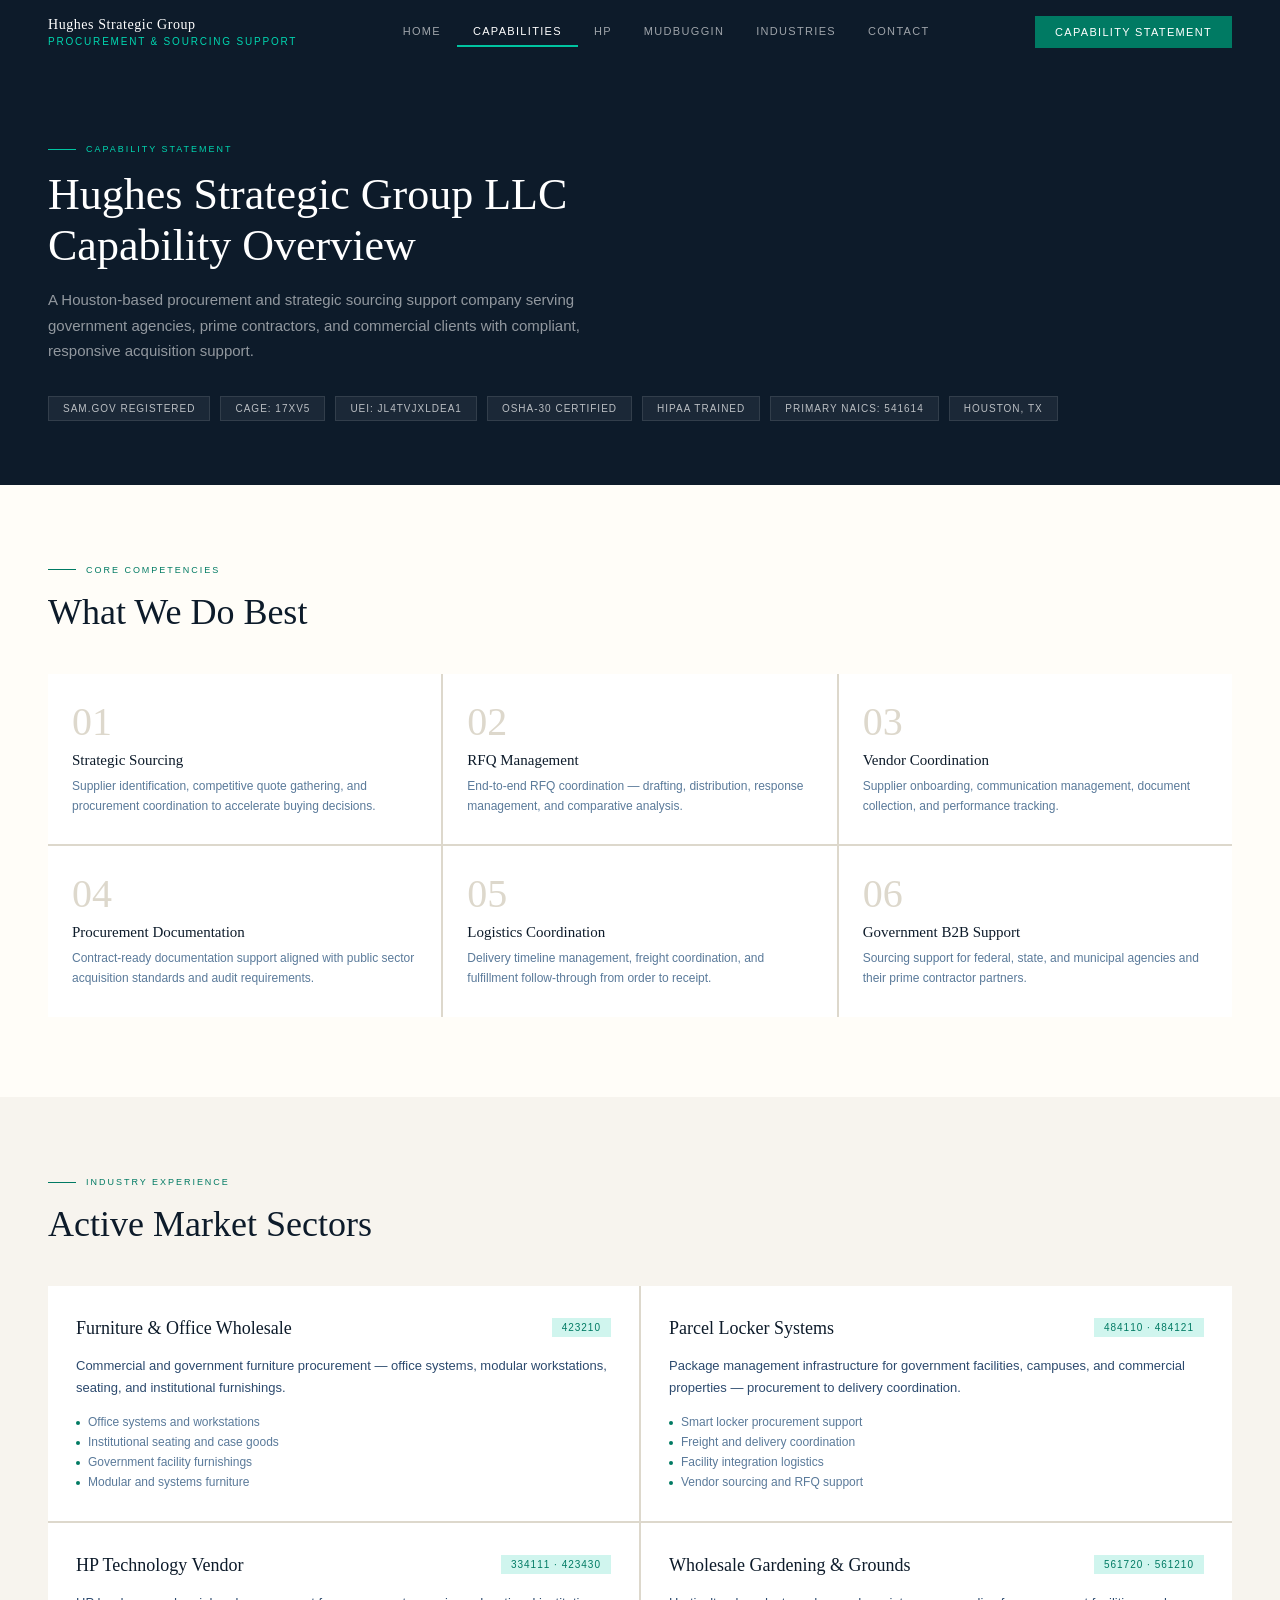
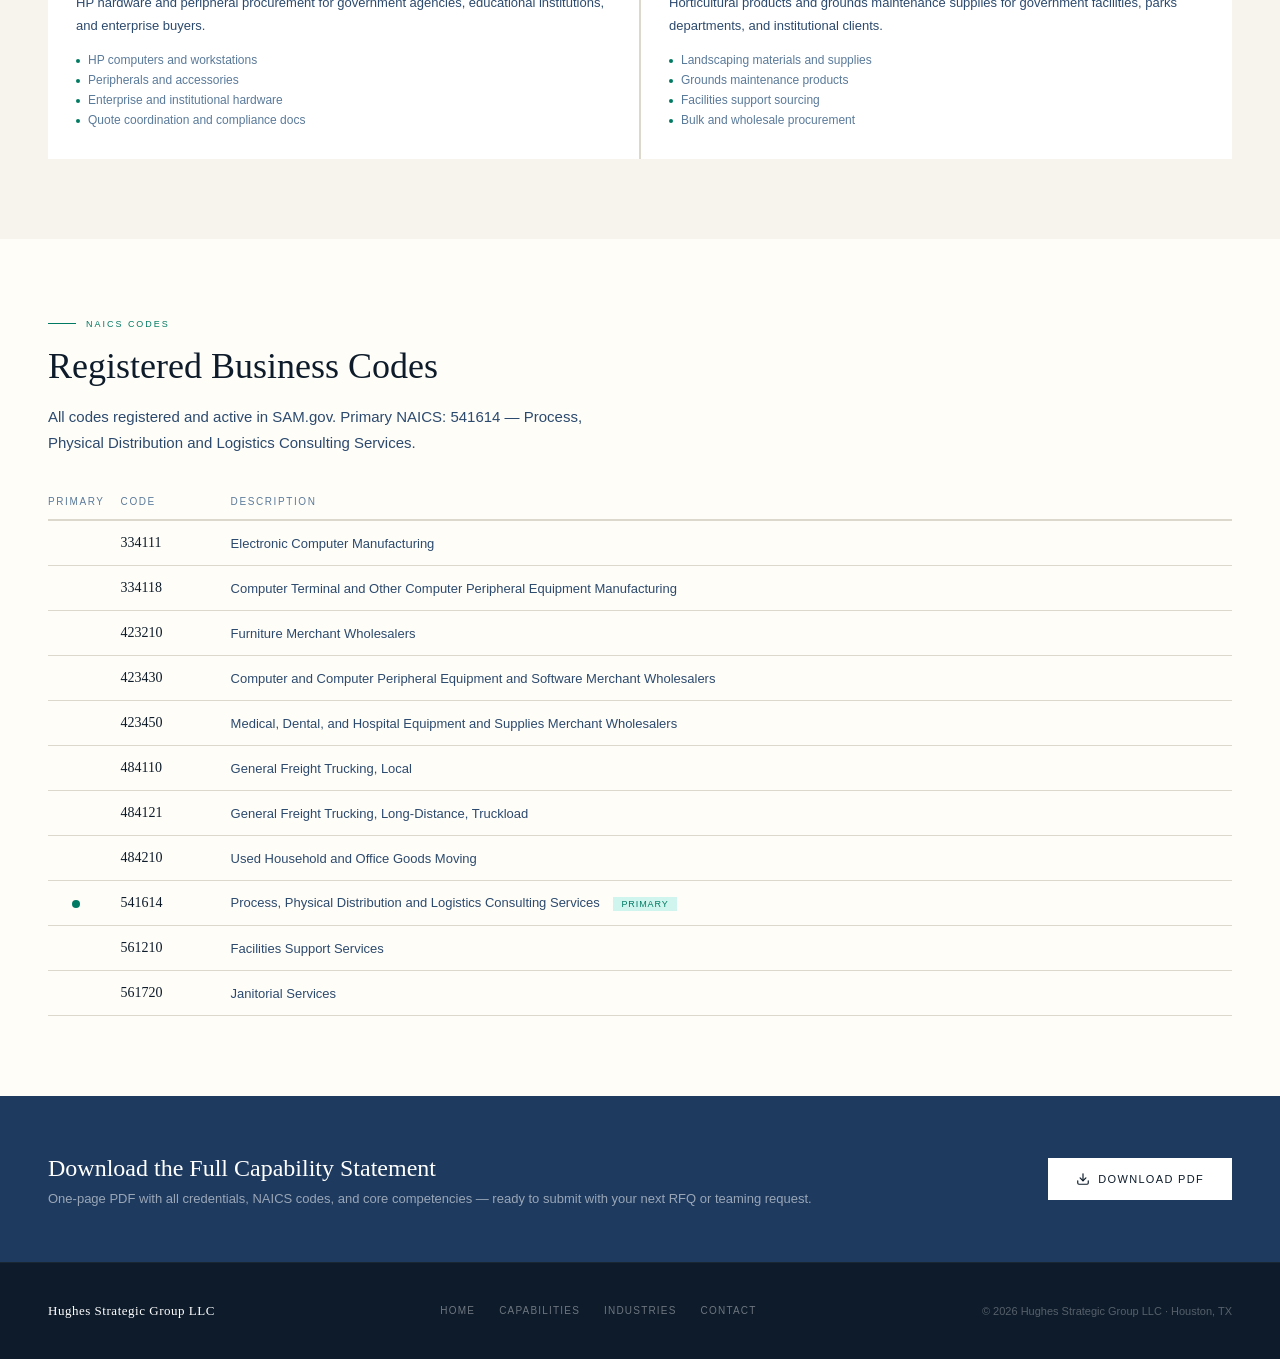
==== capabilities.html @ 6888bf4c "Add Mudbuggin tab to navigation" ====
<!DOCTYPE html>
<html lang="en">
<head>
  <meta charset="UTF-8" />
  <meta name="viewport" content="width=device-width, initial-scale=1.0" />
  <title>Capability Statement — Hughes Strategic Group LLC</title>
  <meta name="description" content="Hughes Strategic Group LLC capability statement. CAGE: 17XV5, UEI: JL4TVJXLDEA1. 11 NAICS codes. Strategic sourcing, procurement, and logistics support." />
  <link rel="stylesheet" href="css/style.css" />
  <style>
    /* CAPABILITIES-SPECIFIC STYLES */

    /* HERO */
    .cap-hero { background: var(--ink); padding: 80px 48px 64px; }
    .cap-hero h1 { font-family: 'Georgia', serif; font-size: 44px; color: #fff; font-weight: normal; line-height: 1.15; margin-bottom: 16px; }
    .cap-sub { font-family: 'Arial Narrow', 'Arial', sans-serif; font-size: 15px; color: rgba(255,255,255,0.55); line-height: 1.7; max-width: 560px; margin-bottom: 32px; }
    .cap-badges { display: flex; gap: 10px; flex-wrap: wrap; }
    .cap-badge { background: rgba(255,255,255,0.06); color: rgba(255,255,255,0.7); font-family: 'Arial Narrow', 'Arial', sans-serif; font-size: 10px; letter-spacing: 0.1em; text-transform: uppercase; padding: 6px 14px; border: 1px solid rgba(255,255,255,0.1); }

    /* CORE COMPETENCIES */
    .core-sec { background: var(--cream); }
    .core-grid { display: grid; grid-template-columns: repeat(3, 1fr); gap: 2px; background: var(--sand3); margin-top: 40px; }
    .core-card { background: var(--white); padding: 28px 24px; }
    .core-num { font-family: 'Georgia', serif; font-size: 40px; color: var(--sand3); line-height: 1; margin-bottom: 10px; }
    .core-title { font-family: 'Georgia', serif; font-size: 15px; color: var(--ink); margin-bottom: 8px; font-weight: normal; }
    .core-body { font-family: 'Arial Narrow', 'Arial', sans-serif; font-size: 12px; color: var(--ink3); line-height: 1.65; }

    /* INDUSTRIES */
    .cap-ind-sec { background: var(--sand); }
    .cap-ind-grid { display: grid; grid-template-columns: repeat(2, 1fr); gap: 2px; background: var(--sand3); margin-top: 40px; }
    .cap-ind-card { background: var(--white); padding: 32px 28px; }
    .cap-ind-top { display: flex; align-items: flex-start; justify-content: space-between; margin-bottom: 16px; gap: 12px; }
    .cap-ind-name { font-family: 'Georgia', serif; font-size: 18px; color: var(--ink); font-weight: normal; }
    .cap-ind-code { font-family: 'Arial Narrow', 'Arial', sans-serif; font-size: 10px; letter-spacing: 0.1em; color: var(--rust); background: var(--rust-pale); padding: 4px 10px; white-space: nowrap; flex-shrink: 0; }
    .cap-ind-body { font-family: 'Arial Narrow', 'Arial', sans-serif; font-size: 13px; color: var(--ink2); line-height: 1.7; margin-bottom: 16px; }
    .cap-ind-list { list-style: none; display: flex; flex-direction: column; gap: 6px; }
    .cap-ind-list li { font-family: 'Arial Narrow', 'Arial', sans-serif; font-size: 12px; color: var(--ink3); display: flex; align-items: flex-start; gap: 8px; }
    .cap-ind-list li::before { content: ''; width: 4px; height: 4px; background: var(--rust); border-radius: 50%; margin-top: 6px; flex-shrink: 0; }

    /* NAICS TABLE */
    .naics-sec { background: var(--cream); }
    .naics-table { width: 100%; border-collapse: collapse; margin-top: 40px; }
    .naics-table thead tr { border-bottom: 2px solid var(--sand3); }
    .naics-table th { font-family: 'Arial Narrow', 'Arial', sans-serif; font-size: 10px; letter-spacing: 0.16em; text-transform: uppercase; color: var(--ink3); padding: 0 16px 12px 0; text-align: left; font-weight: normal; }
    .naics-table th:first-child { width: 60px; }
    .naics-table tbody tr { border-bottom: 1px solid var(--sand3); transition: background 0.15s; }
    .naics-table tbody tr:hover { background: var(--sand); }
    .naics-table td { padding: 14px 16px 14px 0; font-family: 'Arial Narrow', 'Arial', sans-serif; font-size: 13px; color: var(--ink2); vertical-align: middle; }
    .naics-table td:first-child { width: 60px; text-align: center; }
    .naics-table td:nth-child(2) { color: var(--ink); font-family: 'Georgia', serif; font-size: 14px; width: 110px; }
    .primary-dot { width: 8px; height: 8px; background: var(--rust); border-radius: 50%; display: inline-block; }
    .primary-pill { background: var(--rust-pale); color: var(--rust); font-family: 'Arial Narrow', 'Arial', sans-serif; font-size: 9px; letter-spacing: 0.1em; text-transform: uppercase; padding: 2px 8px; display: inline-block; margin-left: 10px; }

    /* DOWNLOAD STRIP */
    .dl-strip { background: var(--slate); padding: 56px 48px; display: flex; align-items: center; justify-content: space-between; gap: 28px; flex-wrap: wrap; }
    .dl-strip h3 { font-family: 'Georgia', serif; font-size: 24px; color: #fff; font-weight: normal; max-width: 420px; line-height: 1.35; }
    .dl-strip p { font-family: 'Arial Narrow', 'Arial', sans-serif; font-size: 13px; color: rgba(255,255,255,0.55); margin-top: 6px; }
  </style>
</head>
<body>

<!-- NAV -->
<nav>
  <div class="nav-logo">
    Hughes Strategic Group
    <span>Procurement &amp; Sourcing Support</span>
  </div>
  <ul class="nav-links">
    <li><a href="index.html">Home</a></li>
    <li><a href="capabilities.html" class="active">Capabilities</a></li>
    <li><a href="hp.html">HP</a></li>
    <li><a href="mudbuggin.html">Mudbuggin</a></li>
    <li><a href="index.html#industries">Industries</a></li>
    <li><a href="index.html#contact">Contact</a></li>
  </ul>
  <a href="capabilities.html" class="nav-cta">Capability Statement</a>
</nav>

<!-- HERO -->
<section class="cap-hero">
  <div class="sec-label" style="margin-bottom:16px">
    <div class="sec-label-line gold"></div>
    <span class="sec-label-text gold">Capability Statement</span>
  </div>
  <h1>Hughes Strategic Group LLC<br>Capability Overview</h1>
  <p class="cap-sub">A Houston-based procurement and strategic sourcing support company serving government agencies, prime contractors, and commercial clients with compliant, responsive acquisition support.</p>
  <div class="cap-badges">
    <span class="cap-badge">SAM.gov Registered</span>
    <span class="cap-badge">CAGE: 17XV5</span>
    <span class="cap-badge">UEI: JL4TVJXLDEA1</span>
    <span class="cap-badge">OSHA-30 Certified</span>
    <span class="cap-badge">HIPAA Trained</span>
    <span class="cap-badge">Primary NAICS: 541614</span>
    <span class="cap-badge">Houston, TX</span>
  </div>
</section>

<!-- CORE COMPETENCIES -->
<section class="sec core-sec">
  <div class="sec-label"><div class="sec-label-line"></div><span class="sec-label-text">Core Competencies</span></div>
  <h2 class="sec-title">What We Do Best</h2>
  <div class="core-grid">
    <div class="core-card">
      <div class="core-num">01</div>
      <div class="core-title">Strategic Sourcing</div>
      <p class="core-body">Supplier identification, competitive quote gathering, and procurement coordination to accelerate buying decisions.</p>
    </div>
    <div class="core-card">
      <div class="core-num">02</div>
      <div class="core-title">RFQ Management</div>
      <p class="core-body">End-to-end RFQ coordination — drafting, distribution, response management, and comparative analysis.</p>
    </div>
    <div class="core-card">
      <div class="core-num">03</div>
      <div class="core-title">Vendor Coordination</div>
      <p class="core-body">Supplier onboarding, communication management, document collection, and performance tracking.</p>
    </div>
    <div class="core-card">
      <div class="core-num">04</div>
      <div class="core-title">Procurement Documentation</div>
      <p class="core-body">Contract-ready documentation support aligned with public sector acquisition standards and audit requirements.</p>
    </div>
    <div class="core-card">
      <div class="core-num">05</div>
      <div class="core-title">Logistics Coordination</div>
      <p class="core-body">Delivery timeline management, freight coordination, and fulfillment follow-through from order to receipt.</p>
    </div>
    <div class="core-card">
      <div class="core-num">06</div>
      <div class="core-title">Government B2B Support</div>
      <p class="core-body">Sourcing support for federal, state, and municipal agencies and their prime contractor partners.</p>
    </div>
  </div>
</section>

<!-- INDUSTRY EXPERIENCE -->
<section class="sec cap-ind-sec">
  <div class="sec-label"><div class="sec-label-line"></div><span class="sec-label-text">Industry Experience</span></div>
  <h2 class="sec-title">Active Market Sectors</h2>
  <div class="cap-ind-grid">

    <div class="cap-ind-card">
      <div class="cap-ind-top">
        <div class="cap-ind-name">Furniture &amp; Office Wholesale</div>
        <span class="cap-ind-code">423210</span>
      </div>
      <p class="cap-ind-body">Commercial and government furniture procurement — office systems, modular workstations, seating, and institutional furnishings.</p>
      <ul class="cap-ind-list">
        <li>Office systems and workstations</li>
        <li>Institutional seating and case goods</li>
        <li>Government facility furnishings</li>
        <li>Modular and systems furniture</li>
      </ul>
    </div>

    <div class="cap-ind-card">
      <div class="cap-ind-top">
        <div class="cap-ind-name">Parcel Locker Systems</div>
        <span class="cap-ind-code">484110 &middot; 484121</span>
      </div>
      <p class="cap-ind-body">Package management infrastructure for government facilities, campuses, and commercial properties — procurement to delivery coordination.</p>
      <ul class="cap-ind-list">
        <li>Smart locker procurement support</li>
        <li>Freight and delivery coordination</li>
        <li>Facility integration logistics</li>
        <li>Vendor sourcing and RFQ support</li>
      </ul>
    </div>

    <div class="cap-ind-card">
      <div class="cap-ind-top">
        <div class="cap-ind-name">HP Technology Vendor</div>
        <span class="cap-ind-code">334111 &middot; 423430</span>
      </div>
      <p class="cap-ind-body">HP hardware and peripheral procurement for government agencies, educational institutions, and enterprise buyers.</p>
      <ul class="cap-ind-list">
        <li>HP computers and workstations</li>
        <li>Peripherals and accessories</li>
        <li>Enterprise and institutional hardware</li>
        <li>Quote coordination and compliance docs</li>
      </ul>
    </div>

    <div class="cap-ind-card">
      <div class="cap-ind-top">
        <div class="cap-ind-name">Wholesale Gardening &amp; Grounds</div>
        <span class="cap-ind-code">561720 &middot; 561210</span>
      </div>
      <p class="cap-ind-body">Horticultural products and grounds maintenance supplies for government facilities, parks departments, and institutional clients.</p>
      <ul class="cap-ind-list">
        <li>Landscaping materials and supplies</li>
        <li>Grounds maintenance products</li>
        <li>Facilities support sourcing</li>
        <li>Bulk and wholesale procurement</li>
      </ul>
    </div>

  </div>
</section>

<!-- NAICS CODES -->
<section class="sec naics-sec">
  <div class="sec-label"><div class="sec-label-line"></div><span class="sec-label-text">NAICS Codes</span></div>
  <h2 class="sec-title">Registered Business Codes</h2>
  <p class="sec-body">All codes registered and active in SAM.gov. Primary NAICS: 541614 — Process, Physical Distribution and Logistics Consulting Services.</p>
  <table class="naics-table">
    <thead>
      <tr>
        <th>Primary</th>
        <th>Code</th>
        <th>Description</th>
      </tr>
    </thead>
    <tbody>
      <tr>
        <td></td>
        <td>334111</td>
        <td>Electronic Computer Manufacturing</td>
      </tr>
      <tr>
        <td></td>
        <td>334118</td>
        <td>Computer Terminal and Other Computer Peripheral Equipment Manufacturing</td>
      </tr>
      <tr>
        <td></td>
        <td>423210</td>
        <td>Furniture Merchant Wholesalers</td>
      </tr>
      <tr>
        <td></td>
        <td>423430</td>
        <td>Computer and Computer Peripheral Equipment and Software Merchant Wholesalers</td>
      </tr>
      <tr>
        <td></td>
        <td>423450</td>
        <td>Medical, Dental, and Hospital Equipment and Supplies Merchant Wholesalers</td>
      </tr>
      <tr>
        <td></td>
        <td>484110</td>
        <td>General Freight Trucking, Local</td>
      </tr>
      <tr>
        <td></td>
        <td>484121</td>
        <td>General Freight Trucking, Long-Distance, Truckload</td>
      </tr>
      <tr>
        <td></td>
        <td>484210</td>
        <td>Used Household and Office Goods Moving</td>
      </tr>
      <tr>
        <td><span class="primary-dot"></span></td>
        <td>541614</td>
        <td>Process, Physical Distribution and Logistics Consulting Services <span class="primary-pill">Primary</span></td>
      </tr>
      <tr>
        <td></td>
        <td>561210</td>
        <td>Facilities Support Services</td>
      </tr>
      <tr>
        <td></td>
        <td>561720</td>
        <td>Janitorial Services</td>
      </tr>
    </tbody>
  </table>
</section>

<!-- DOWNLOAD STRIP -->
<div class="dl-strip">
  <div>
    <h3>Download the Full Capability Statement</h3>
    <p>One-page PDF with all credentials, NAICS codes, and core competencies — ready to submit with your next RFQ or teaming request.</p>
  </div>
  <a href="capability-statement.pdf" class="btn-white" download>
    <svg xmlns="http://www.w3.org/2000/svg" viewBox="0 0 24 24" fill="none" stroke="currentColor" stroke-width="2" stroke-linecap="round" stroke-linejoin="round"><path d="M21 15v4a2 2 0 0 1-2 2H5a2 2 0 0 1-2-2v-4"/><polyline points="7 10 12 15 17 10"/><line x1="12" y1="15" x2="12" y2="3"/></svg>
    Download PDF
  </a>
</div>

<!-- FOOTER -->
<footer>
  <div class="footer-logo">Hughes Strategic Group LLC</div>
  <div class="footer-links">
    <a href="index.html">Home</a>
    <a href="capabilities.html">Capabilities</a>
    <a href="index.html#industries">Industries</a>
    <a href="index.html#contact">Contact</a>
  </div>
  <div class="footer-copy">&copy; 2026 Hughes Strategic Group LLC &middot; Houston, TX</div>
</footer>

</body>
</html>
---- css/style.css ----
/* =============================================
   HUGHES STRATEGIC GROUP â Global Styles
   ============================================= */

*, *::before, *::after { box-sizing: border-box; margin: 0; padding: 0; }

:root {
  --ink:      #0D1B2A;
  --ink2:     #2C4A6E;
  --ink3:     #5A7A9A;
  --sand:     #F7F4EE;
  --sand2:    #EDE9DF;
  --sand3:    #DDD8CC;
  --rust:     #007A63;
  --rust2:    #00A88A;
  --rust-pale:#D0F5EE;
  --slate:    #1E3A5F;
  --slate2:   #2A4F7A;
  --cream:    #FFFDF8;
  --white:    #FFFFFF;
  --gold:     #00C4A1;
  --gold2:    #00D6B0;
  --gold-pale:#E0F9F5;
}

html { scroll-behavior: smooth; }
body {
  font-family: 'Georgia', serif;
  background: var(--sand);
  color: var(--ink);
  overflow-x: hidden;
}

/* ---- NAV ---- */
nav {
  background: var(--ink);
  height: 64px;
  display: flex;
  align-items: center;
  justify-content: space-between;
  padding: 0 48px;
  position: sticky;
  top: 0;
  z-index: 200;
}
.nav-logo { font-family: 'Georgia', serif; color: #fff; font-size: 14px; letter-spacing: 0.04em; line-height: 1.4; }
.nav-logo span { display: block; font-family: 'Arial Narrow', 'Arial', sans-serif; font-size: 10px; letter-spacing: 0.18em; color: var(--gold2); text-transform: uppercase; }
.nav-links { display: flex; gap: 0; list-style: none; }
.nav-links a { color: rgba(255,255,255,0.6); text-decoration: none; font-family: 'Arial Narrow', 'Arial', sans-serif; font-size: 11px; letter-spacing: 0.12em; text-transform: uppercase; padding: 8px 16px; transition: color 0.2s; border-bottom: 2px solid transparent; display: block; }
.nav-links a:hover, .nav-links a.active { color: #fff; border-bottom-color: var(--gold); }
.nav-cta { background: var(--rust); color: #fff; padding: 10px 20px; font-family: 'Arial Narrow', 'Arial', sans-serif; font-size: 11px; letter-spacing: 0.12em; text-transform: uppercase; text-decoration: none; transition: background 0.2s; }
.nav-cta:hover { background: var(--rust2); }

/* ---- BUTTONS ---- */
.btn-primary {
  background: var(--rust); color: #fff; padding: 15px 32px;
  font-family: 'Arial Narrow', 'Arial', sans-serif; font-size: 12px;
  letter-spacing: 0.12em; text-transform: uppercase; text-decoration: none;
  display: inline-flex; align-items: center; gap: 8px; border: none; cursor: pointer;
  transition: background 0.2s;
}
.btn-primary:hover { background: var(--rust2); }
.btn-primary svg { width: 14px; height: 14px; }

.btn-ghost {
  color: rgba(255,255,255,0.55); font-family: 'Arial Narrow', 'Arial', sans-serif;
  font-size: 12px; letter-spacing: 0.1em; text-decoration: none;
  border-bottom: 1px solid rgba(255,255,255,0.2); padding-bottom: 2px;
  transition: color 0.2s, border-color 0.2s; background: none; border-top: none;
  border-left: none; border-right: none; cursor: pointer;
}
.btn-ghost:hover { color: #fff; border-bottom-color: rgba(255,255,255,0.5); }

.btn-dark {
  background: var(--ink); color: #fff; padding: 15px 32px;
  font-family: 'Arial Narrow', 'Arial', sans-serif; font-size: 12px;
  letter-spacing: 0.12em; text-transform: uppercase; text-decoration: none;
  display: inline-flex; align-items: center; gap: 8px; border: none; cursor: pointer;
  white-space: nowrap; transition: background 0.2s;
}
.btn-dark:hover { background: var(--slate); }
.btn-dark svg { width: 14px; height: 14px; }

.btn-white {
  background: #fff; color: var(--ink); padding: 14px 28px;
  font-family: 'Arial Narrow', 'Arial', sans-serif; font-size: 11px;
  letter-spacing: 0.12em; text-transform: uppercase; text-decoration: none;
  display: inline-flex; align-items: center; gap: 8px; border: none; cursor: pointer;
  white-space: nowrap; transition: background 0.2s;
}
.btn-white:hover { background: var(--sand); }
.btn-white svg { width: 14px; height: 14px; }

/* ---- SECTION COMMON ---- */
.sec { padding: 80px 48px; }
.sec-label { display: flex; align-items: center; gap: 10px; margin-bottom: 16px; }
.sec-label-line { width: 28px; height: 1px; background: var(--rust); }
.sec-label-text { font-family: 'Arial Narrow', 'Arial', sans-serif; font-size: 9px; letter-spacing: 0.22em; text-transform: uppercase; color: var(--rust); }
.sec-label-line.gold { background: var(--gold); }
.sec-label-text.gold { color: var(--gold2); }
h2.sec-title { font-family: 'Georgia', serif; font-size: 36px; color: var(--ink); line-height: 1.2; font-weight: normal; margin-bottom: 16px; }
h2.sec-title.light { color: #fff; }
.sec-body { font-family: 'Arial Narrow', 'Arial', sans-serif; font-size: 15px; color: var(--ink2); line-height: 1.75; max-width: 540px; font-weight: normal; }
.sec-body.light { color: rgba(255,255,255,0.55); }

/* ---- GOLD BAR ---- */
.gold-bar { background: var(--gold); padding: 12px 48px; display: flex; gap: 40px; flex-wrap: wrap; align-items: center; }
.gold-bar-item { font-family: 'Arial Narrow', 'Arial', sans-serif; font-size: 10px; letter-spacing: 0.16em; text-transform: uppercase; color: var(--ink); display: flex; align-items: center; gap: 6px; }
.gold-bar-item svg { width: 12px; height: 12px; }
.gold-bar-dot { width: 3px; height: 3px; background: var(--ink); border-radius: 50%; opacity: 0.35; }

/* ---- FOOTER ---- */
footer {
  background: var(--ink); padding: 40px 48px;
  display: flex; align-items: center; justify-content: space-between;
  flex-wrap: wrap; gap: 20px; border-top: 1px solid rgba(255,255,255,0.05);
}
.footer-logo { font-family: 'Georgia', serif; color: #fff; font-size: 13px; letter-spacing: 0.04em; }
.footer-links { display: flex; gap: 24px; }
.footer-links a { font-family: 'Arial Narrow', 'Arial', sans-serif; font-size: 10px; letter-spacing: 0.12em; text-transform: uppercase; color: rgba(255,255,255,0.4); text-decoration: none; transition: color 0.2s; }
.footer-links a:hover { color: rgba(255,255,255,0.8); }
.footer-copy { font-family: 'Arial Narrow', 'Arial', sans-serif; font-size: 11px; color: rgba(255,255,255,0.3); }

/* ---- CONTACT FORM ---- */
.contact-form { display: flex; flex-direction: column; gap: 12px; }
.form-row { display: grid; grid-template-columns: 1fr 1fr; gap: 12px; }
.contact-form input, .contact-form textarea {
  width: 100%; background: var(--cream); border: 1px solid var(--sand3);
  padding: 12px 14px; font-size: 14px; font-family: 'Arial Narrow', 'Arial', sans-serif;
  color: var(--ink); outline: none; transition: border-color 0.2s;
}
.contact-form input:focus, .contact-form textarea:focus { border-color: var(--ink); }
.contact-form input::placeholder, .contact-form textarea::placeholder { color: var(--ink3); }
.contact-form textarea { height: 100px; resize: vertical; }
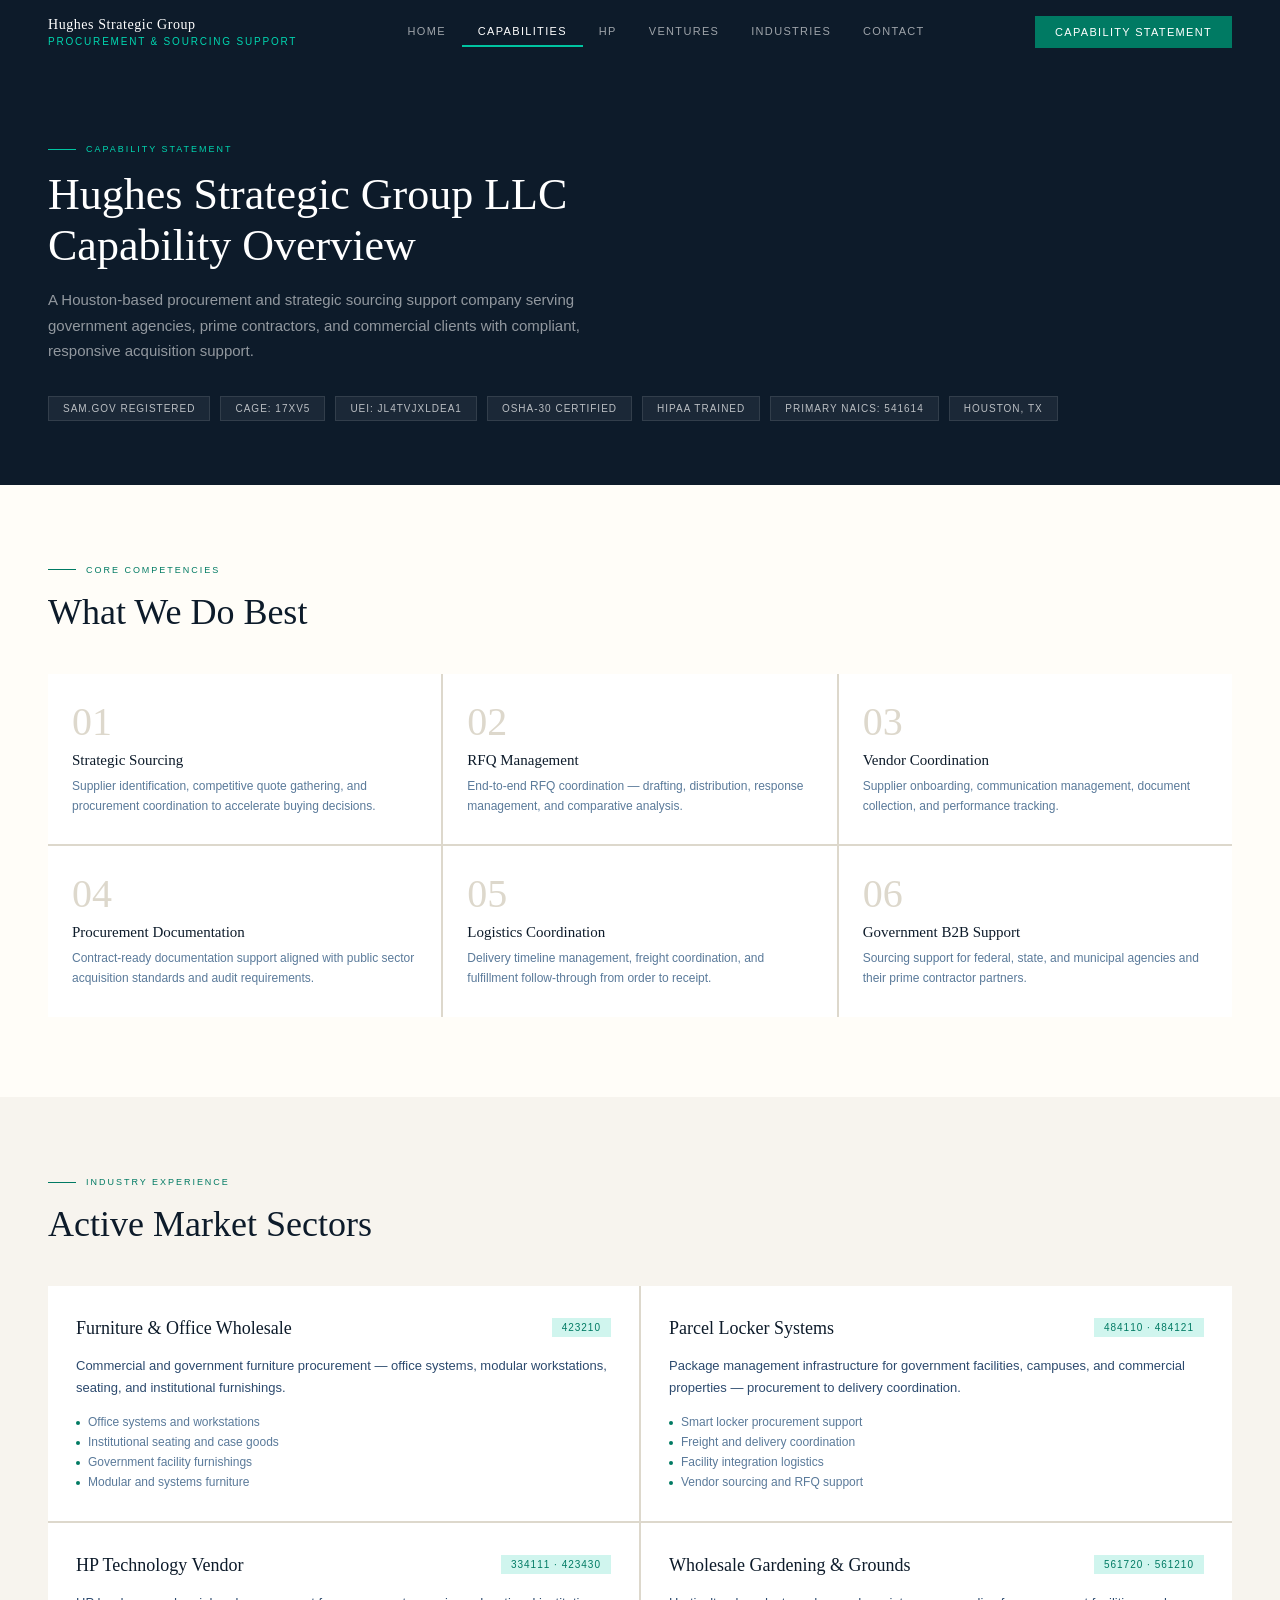
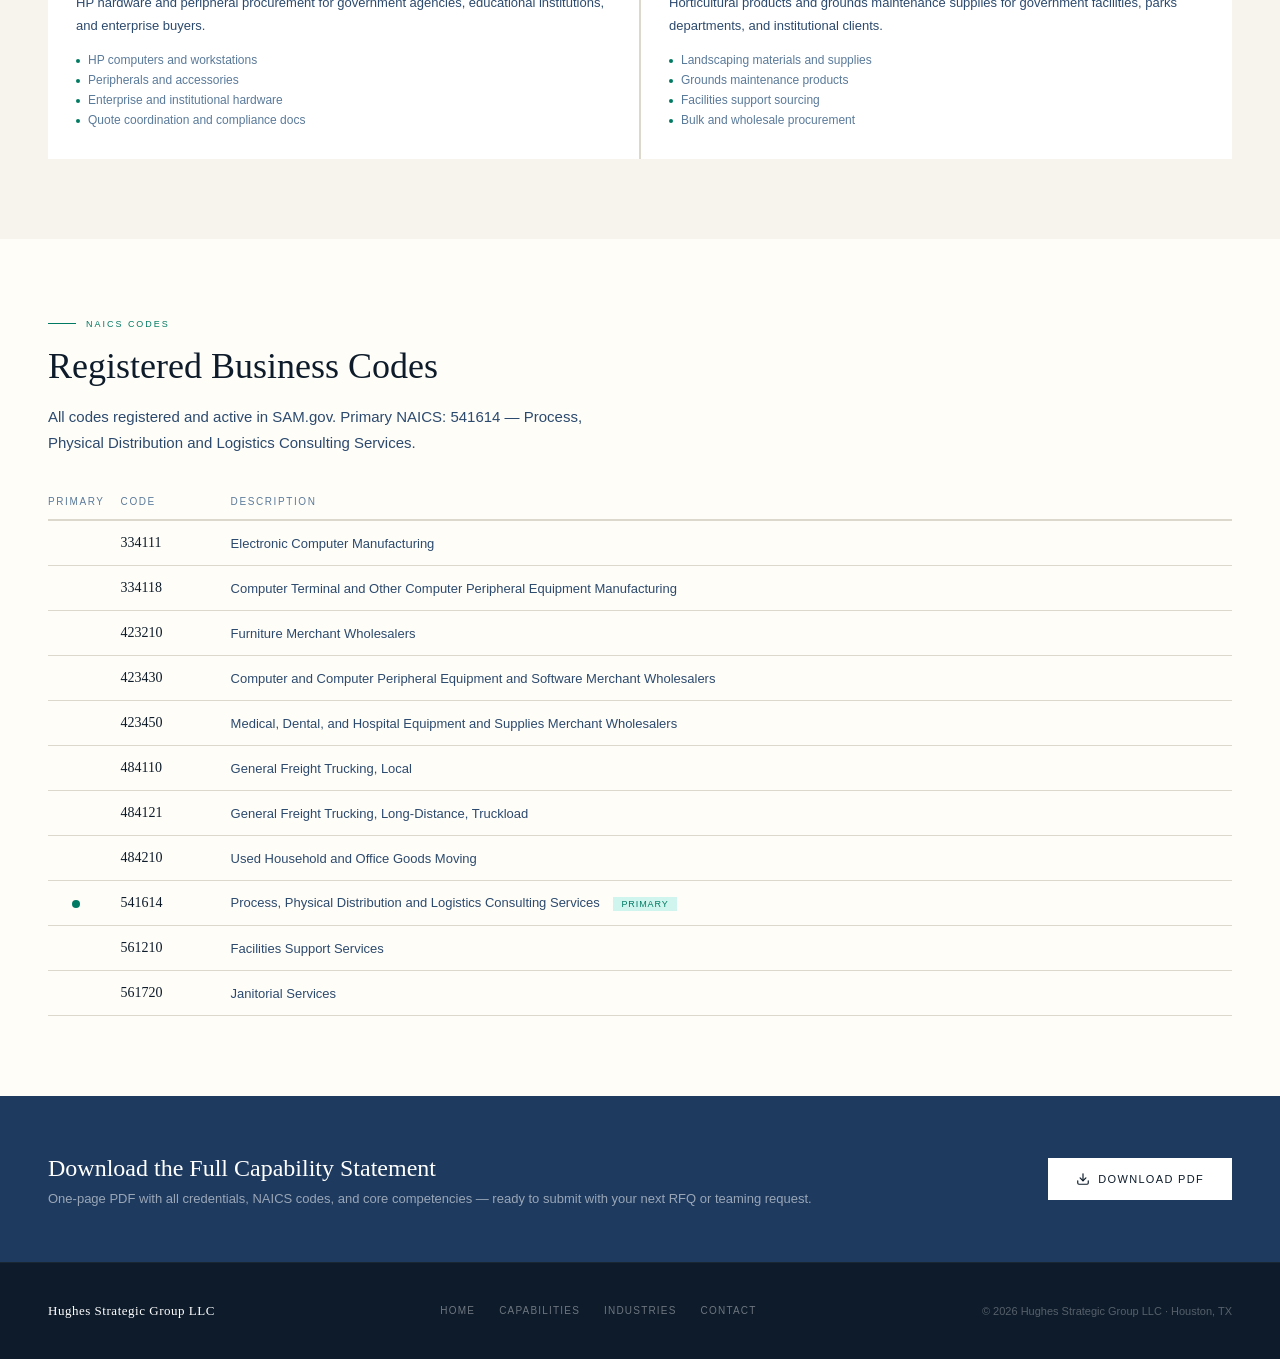
==== commit c86bf87c: "Separate ventures from nav into a Ventures & Strategic Partners section - Replace the 'Mudbuggin' to" ====
--- a/capabilities.html
+++ b/capabilities.html
@@ -68,7 +68,7 @@
     <li><a href="index.html">Home</a></li>
     <li><a href="capabilities.html" class="active">Capabilities</a></li>
     <li><a href="hp.html">HP</a></li>
-    <li><a href="mudbuggin.html">Mudbuggin</a></li>
+    <li><a href="index.html#ventures">Ventures</a></li>
     <li><a href="index.html#industries">Industries</a></li>
     <li><a href="index.html#contact">Contact</a></li>
   </ul>
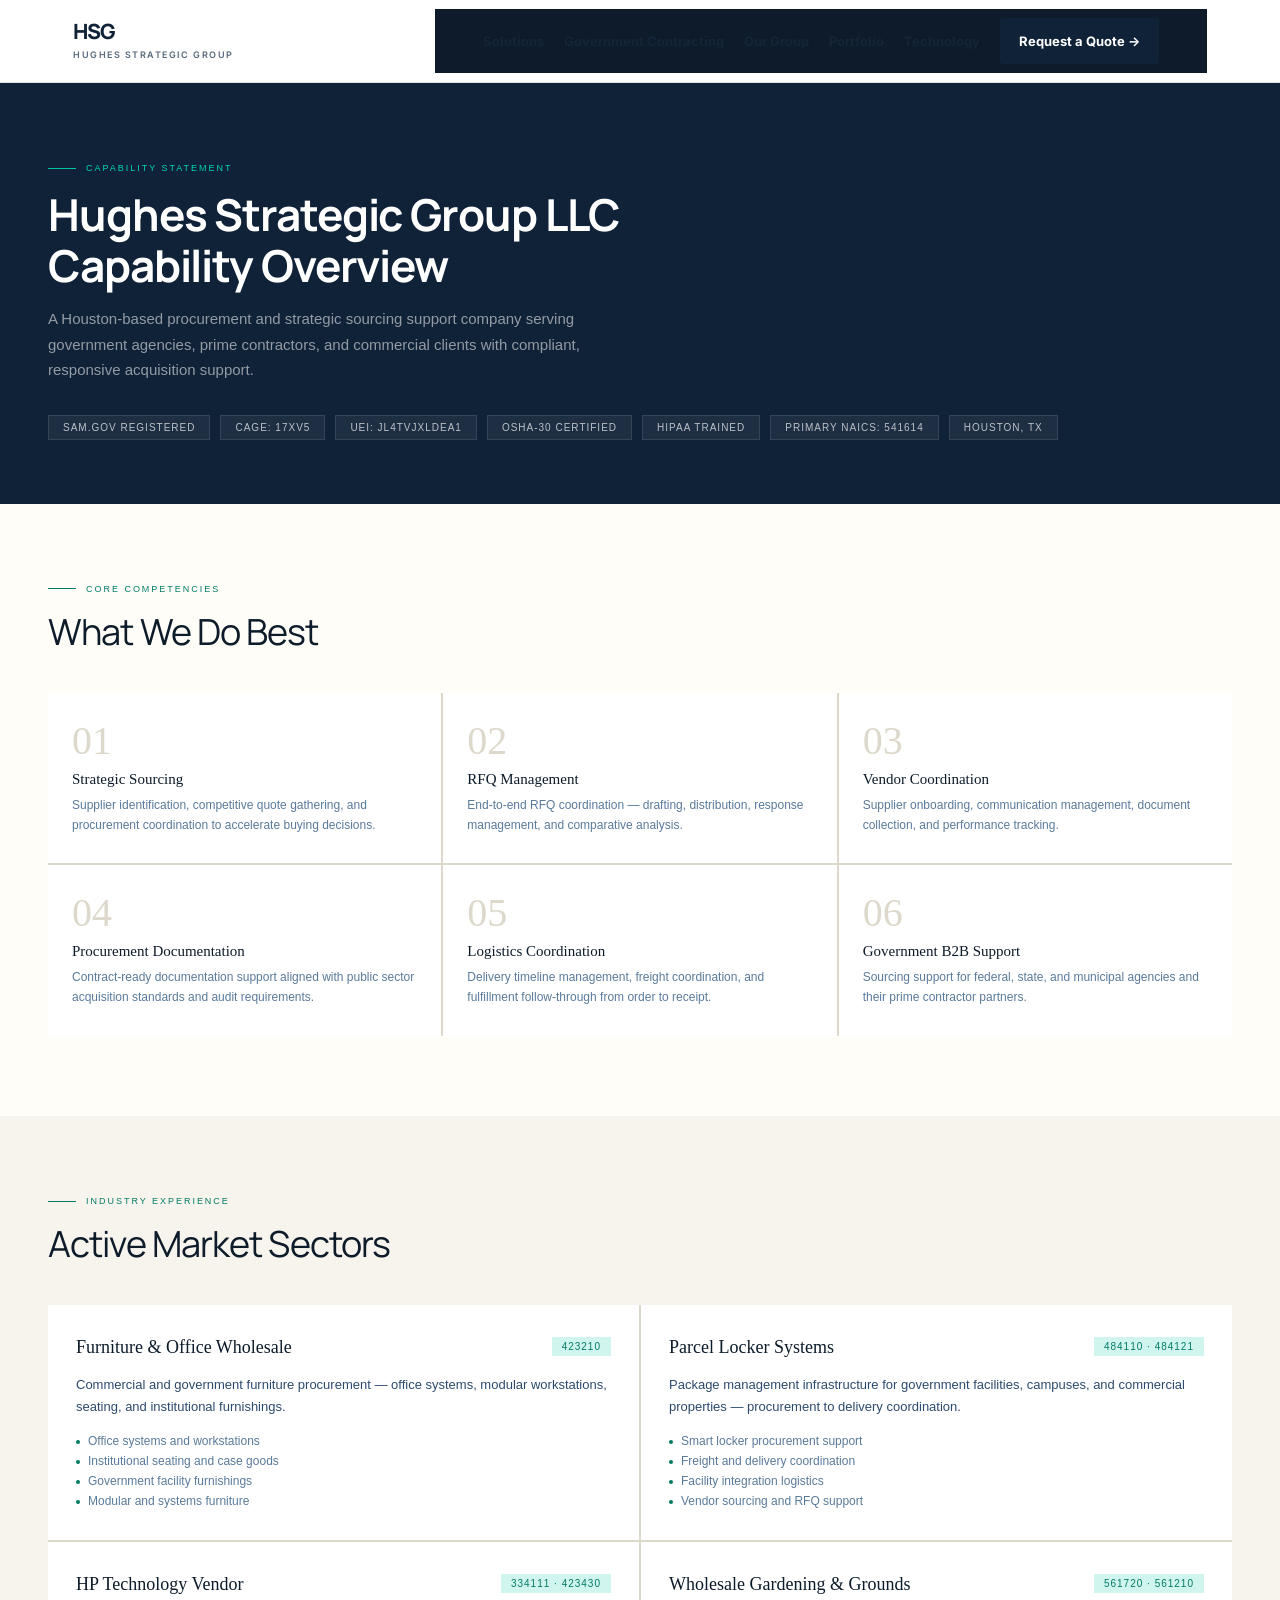
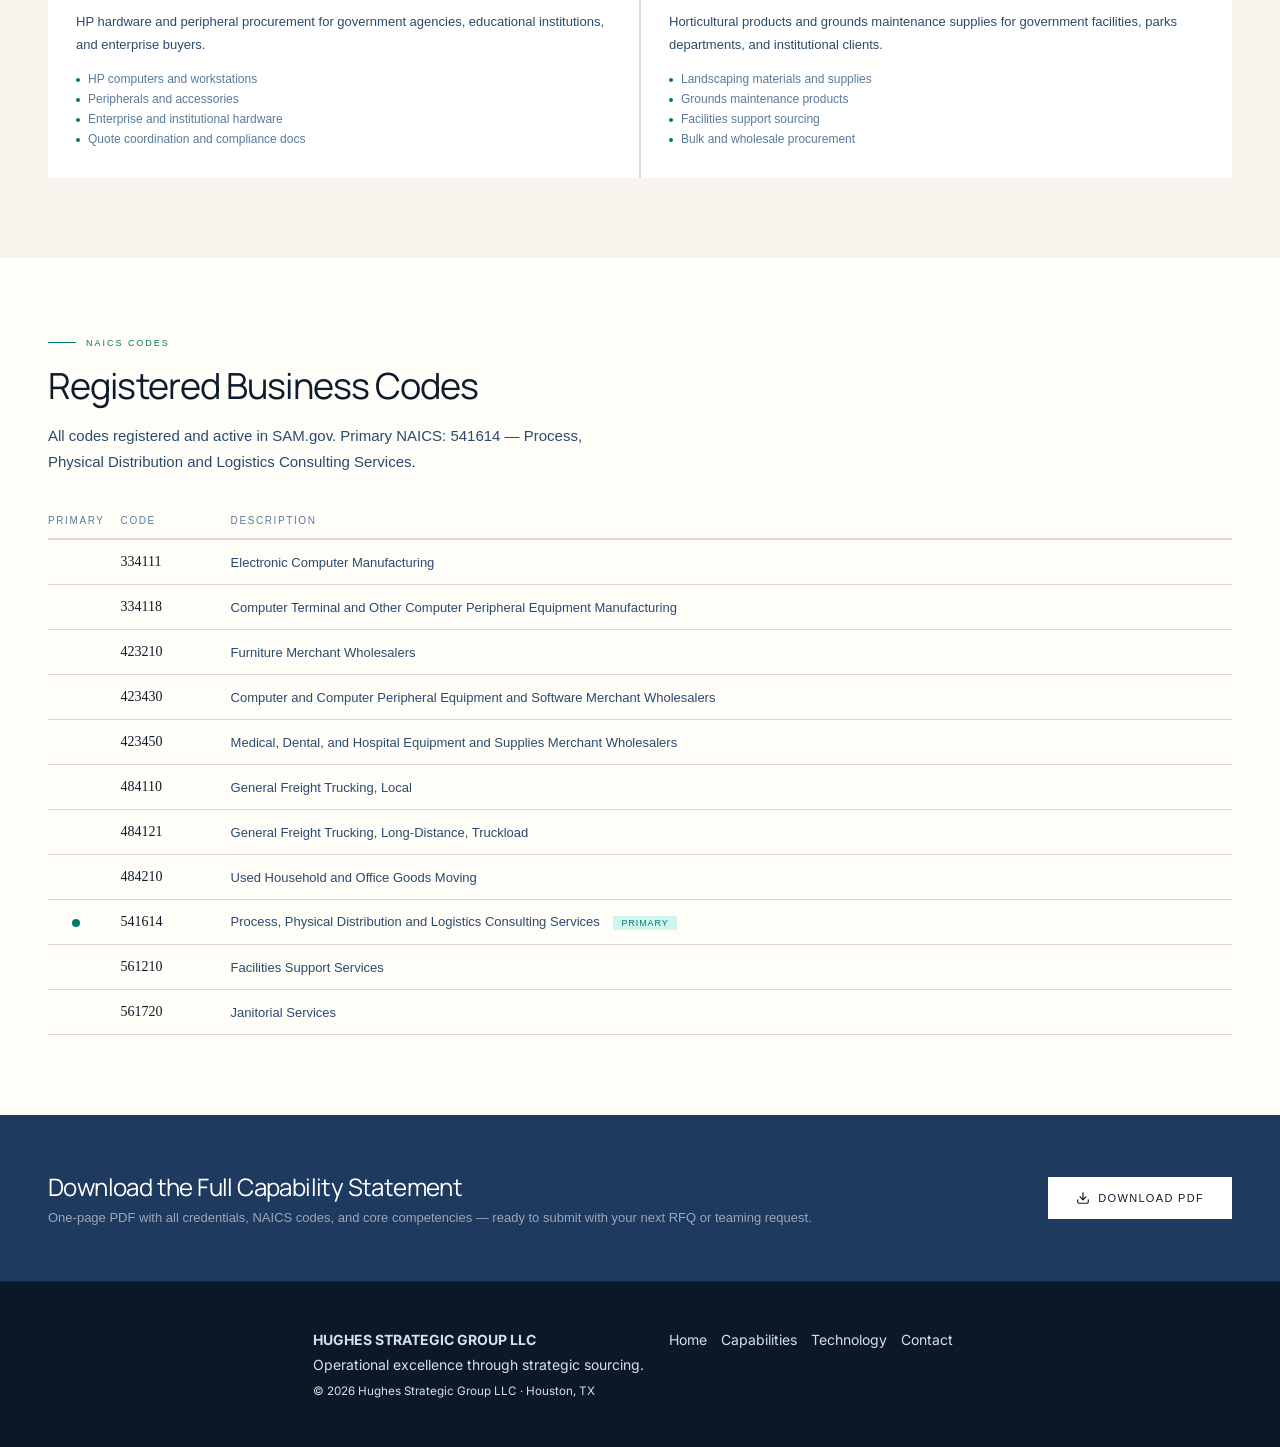
==== commit af4a9e23: "Unify capabilities.html with HSG corporate navigation and design" ====
--- a/capabilities.html
+++ b/capabilities.html
@@ -55,25 +55,8 @@
     .dl-strip h3 { font-family: 'Georgia', serif; font-size: 24px; color: #fff; font-weight: normal; max-width: 420px; line-height: 1.35; }
     .dl-strip p { font-family: 'Arial Narrow', 'Arial', sans-serif; font-size: 13px; color: rgba(255,255,255,0.55); margin-top: 6px; }
   </style>
-</head>
-<body>
-
-<!-- NAV -->
-<nav>
-  <div class="nav-logo">
-    Hughes Strategic Group
-    <span>Procurement &amp; Sourcing Support</span>
-  </div>
-  <ul class="nav-links">
-    <li><a href="index.html">Home</a></li>
-    <li><a href="capabilities.html" class="active">Capabilities</a></li>
-    <li><a href="hp.html">HP</a></li>
-    <li><a href="index.html#ventures">Ventures</a></li>
-    <li><a href="index.html#industries">Industries</a></li>
-    <li><a href="index.html#contact">Contact</a></li>
-  </ul>
-  <a href="capabilities.html" class="nav-cta">Capability Statement</a>
-</nav>
+<link rel="preconnect" href="https://fonts.googleapis.com"><link rel="preconnect" href="https://fonts.gstatic.com" crossorigin><link href="https://fonts.googleapis.com/css2?family=Inter:wght@400;500;600;700&family=Manrope:wght@400;500;600;700;800&display=swap" rel="stylesheet"><link rel="stylesheet" href="css/corporate-pages.css"></head>
+<body><header class="hsg-header"><div class="hsg-nav"><a class="hsg-logo" href="index.html">HSG<span>HUGHES STRATEGIC GROUP</span></a><button class="hsg-toggle" type="button" aria-label="Toggle navigation" aria-expanded="false" aria-controls="hsg-navigation">☰</button><nav class="hsg-links" id="hsg-navigation" aria-label="Main navigation"><a href="index.html#solutions">Solutions</a><a href="capabilities.html">Government Contracting</a><a href="index.html#about">Our Group</a><a href="index.html#portfolio">Portfolio</a><a href="hp.html">Technology</a><a class="hsg-cta" href="index.html#contact">Request a Quote →</a></nav></div></header>
 
 <!-- HERO -->
 <section class="cap-hero">
@@ -283,16 +266,7 @@
 </div>
 
 <!-- FOOTER -->
-<footer>
-  <div class="footer-logo">Hughes Strategic Group LLC</div>
-  <div class="footer-links">
-    <a href="index.html">Home</a>
-    <a href="capabilities.html">Capabilities</a>
-    <a href="index.html#industries">Industries</a>
-    <a href="index.html#contact">Contact</a>
-  </div>
-  <div class="footer-copy">&copy; 2026 Hughes Strategic Group LLC &middot; Houston, TX</div>
-</footer>
+<footer class="hsg-footer"><div class="hsg-footer-inner"><div><strong>HUGHES STRATEGIC GROUP LLC</strong><div>Operational excellence through strategic sourcing.</div><small>© 2026 Hughes Strategic Group LLC · Houston, TX</small></div><div><a href="index.html">Home</a><a href="capabilities.html">Capabilities</a><a href="hp.html">Technology</a><a href="index.html#contact">Contact</a></div></div></footer><script>const hsgToggle=document.querySelector('.hsg-toggle'),hsgLinks=document.querySelector('.hsg-links');hsgToggle.addEventListener('click',()=>{const open=hsgLinks.classList.toggle('open');hsgToggle.setAttribute('aria-expanded',String(open))});hsgLinks.querySelectorAll('a').forEach(a=>a.addEventListener('click',()=>{hsgLinks.classList.remove('open');hsgToggle.setAttribute('aria-expanded','false')}))</script>
 
 </body>
 </html>
--- a/css/corporate-pages.css
+++ b/css/corporate-pages.css
@@ -0,0 +1,20 @@
+/* Unified HSG 2026 internal page shell */
+:root{--hsg-navy:#102238;--hsg-blue:#1c456c;--hsg-gold:#b99861;--hsg-text:#152538}
+body{font-family:Inter,Arial,sans-serif!important;color:var(--hsg-text)}
+h1,h2,h3,.sec-title{font-family:Manrope,Arial,sans-serif!important;letter-spacing:-.025em}
+.hsg-header{position:sticky;top:0;z-index:100;background:#fff;border-bottom:1px solid #dce3eb}
+.hsg-nav{max-width:1190px;margin:auto;padding:0 28px;min-height:82px;display:flex;justify-content:space-between;align-items:center;gap:20px}
+.hsg-logo{text-decoration:none!important;color:var(--hsg-navy)!important;font:800 21px/1.1 Manrope,Arial,sans-serif!important;letter-spacing:-.04em}
+.hsg-logo span{display:block;color:#586879;font:600 9px/1.5 Inter,Arial,sans-serif;letter-spacing:.17em;margin-top:5px}
+.hsg-links{display:flex;align-items:center;gap:20px}
+.hsg-links a{color:var(--hsg-text)!important;text-decoration:none!important;font:700 13px Inter,Arial,sans-serif!important}
+.hsg-links .hsg-cta{background:var(--hsg-navy)!important;color:#fff!important;padding:15px 19px;border-radius:3px}
+.hsg-toggle{display:none;background:#fff;border:1px solid #dce3eb;padding:8px 12px;font-size:21px}
+.hsg-footer{background:#0b1828;color:#d6e0ea;padding:45px 28px;font:14px/1.8 Inter,Arial,sans-serif}
+.hsg-footer-inner{max-width:1134px;margin:auto;display:flex;justify-content:space-between;gap:25px;flex-wrap:wrap}
+.hsg-footer a{color:#d6e0ea;text-decoration:none;margin-right:14px}
+.cap-hero,.hp-hero{background:var(--hsg-navy)!important}
+.cap-hero h1,.hp-hero h1{font-family:Manrope,Arial,sans-serif!important;font-weight:700!important}
+.cap-hero h1 i,.hp-hero h1 i{font-style:normal;color:#c5a879}
+@media(max-width:900px){.hsg-toggle{display:block}.hsg-links{display:none;position:absolute;top:81px;left:0;right:0;background:#fff;padding:20px 28px;box-shadow:0 10px 20px #0002;flex-direction:column;align-items:stretch}.hsg-links.open{display:flex}}
+@media(max-width:600px){.hsg-nav{padding:0 20px}.cap-hero,.hp-hero{padding:65px 20px!important}.cap-hero h1,.hp-hero h1{font-size:clamp(2rem,9vw,3rem)!important}}
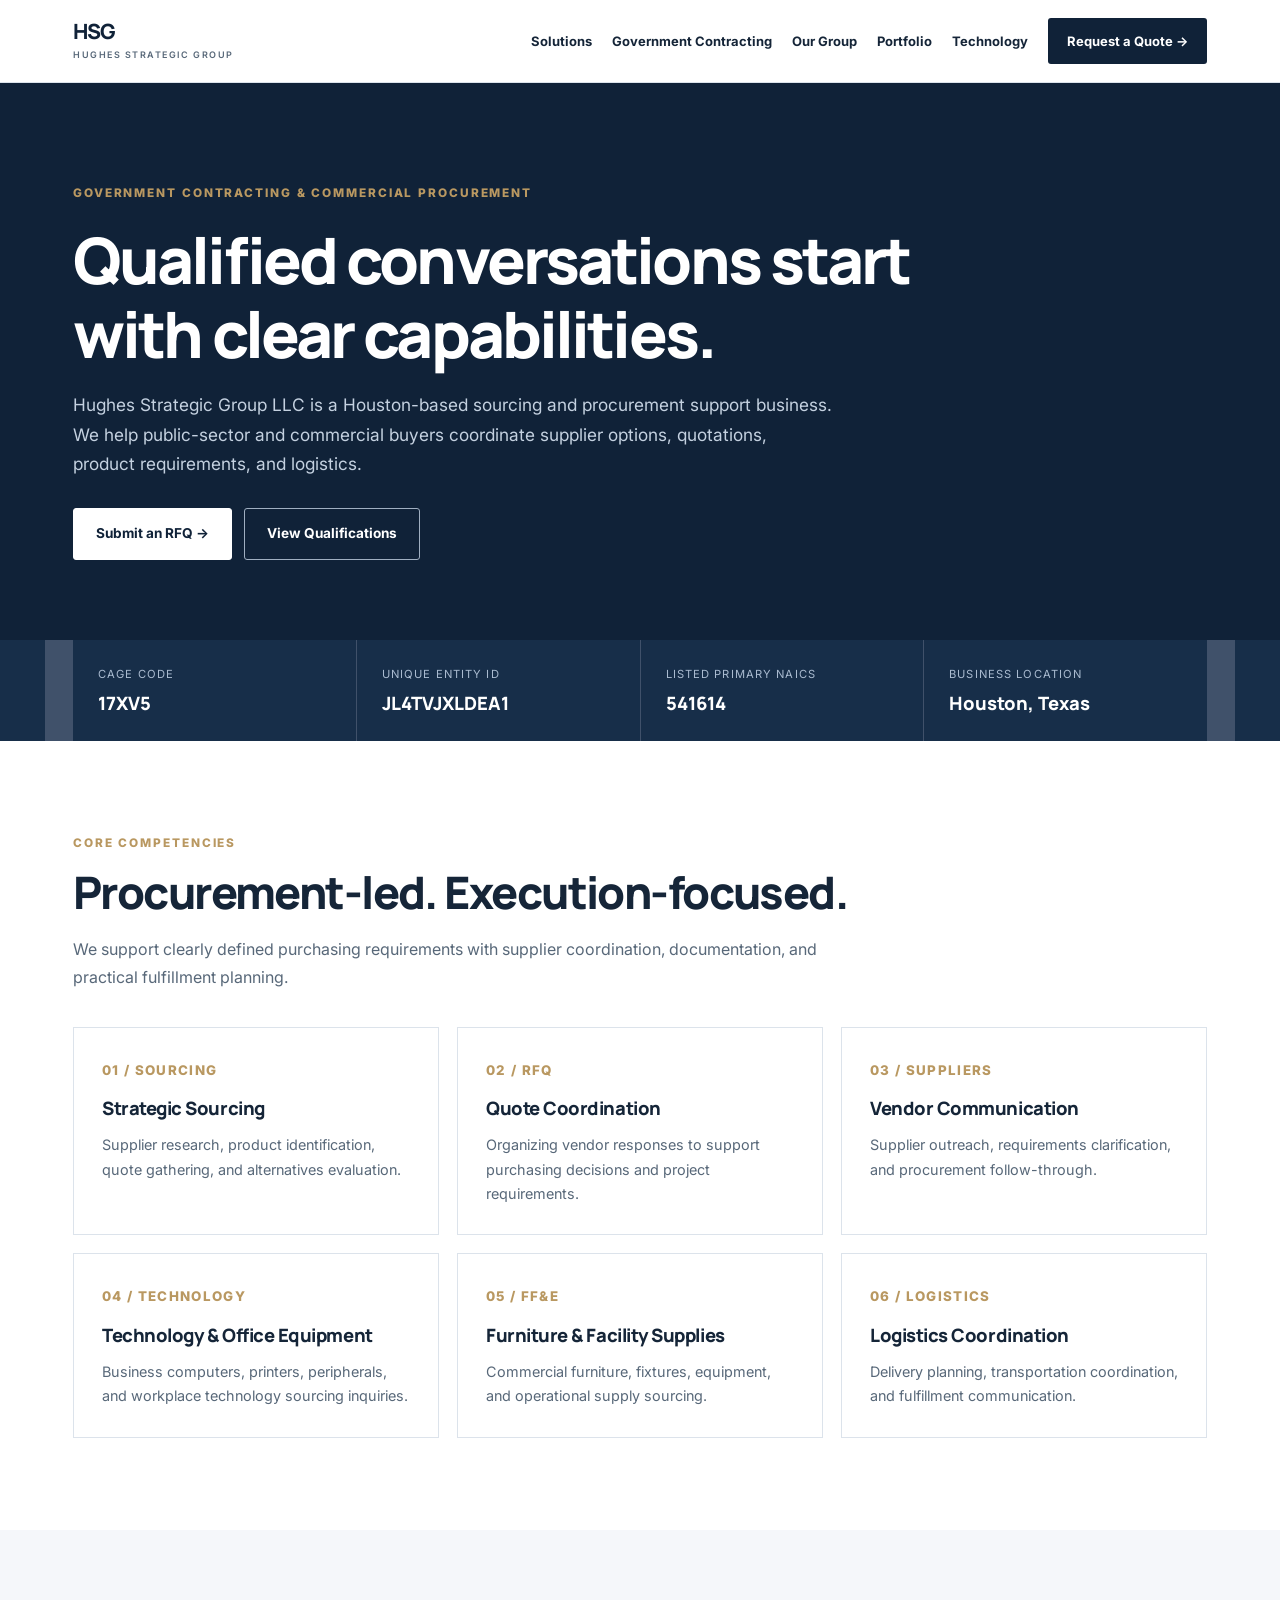
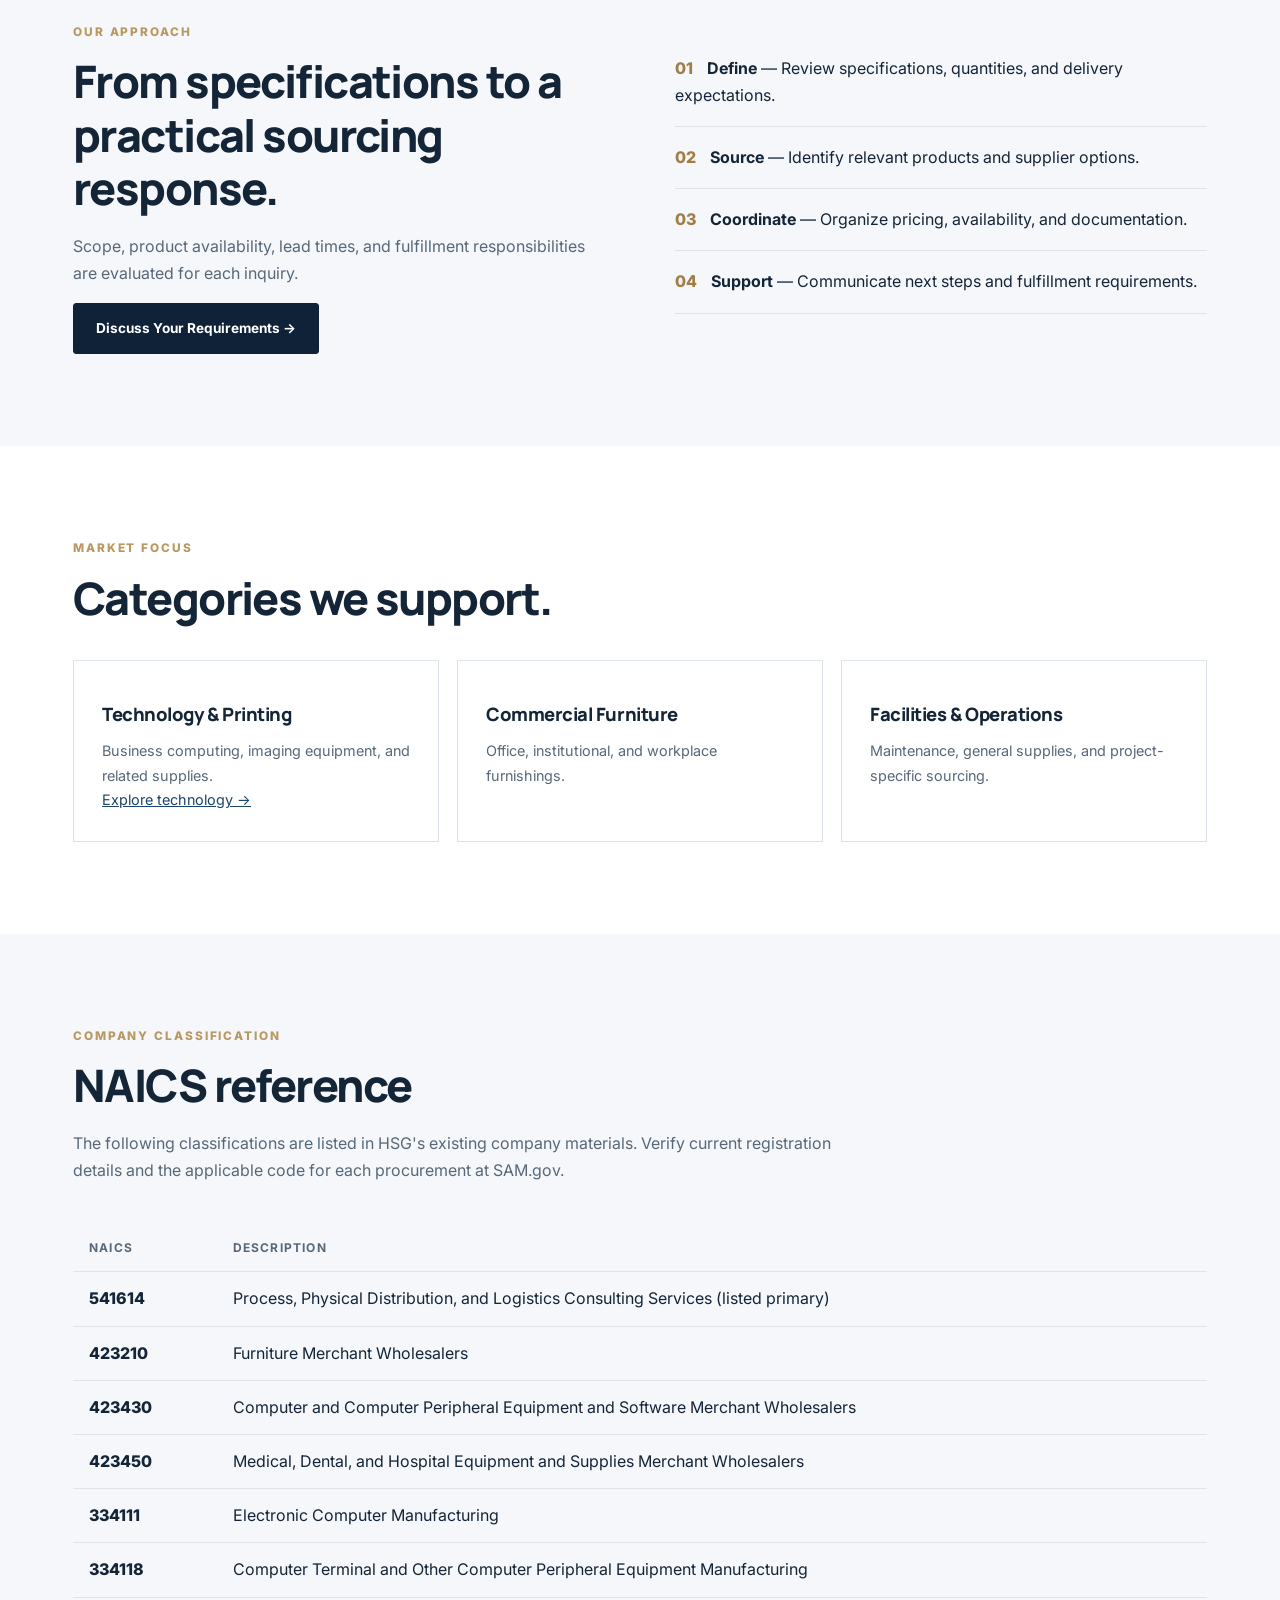
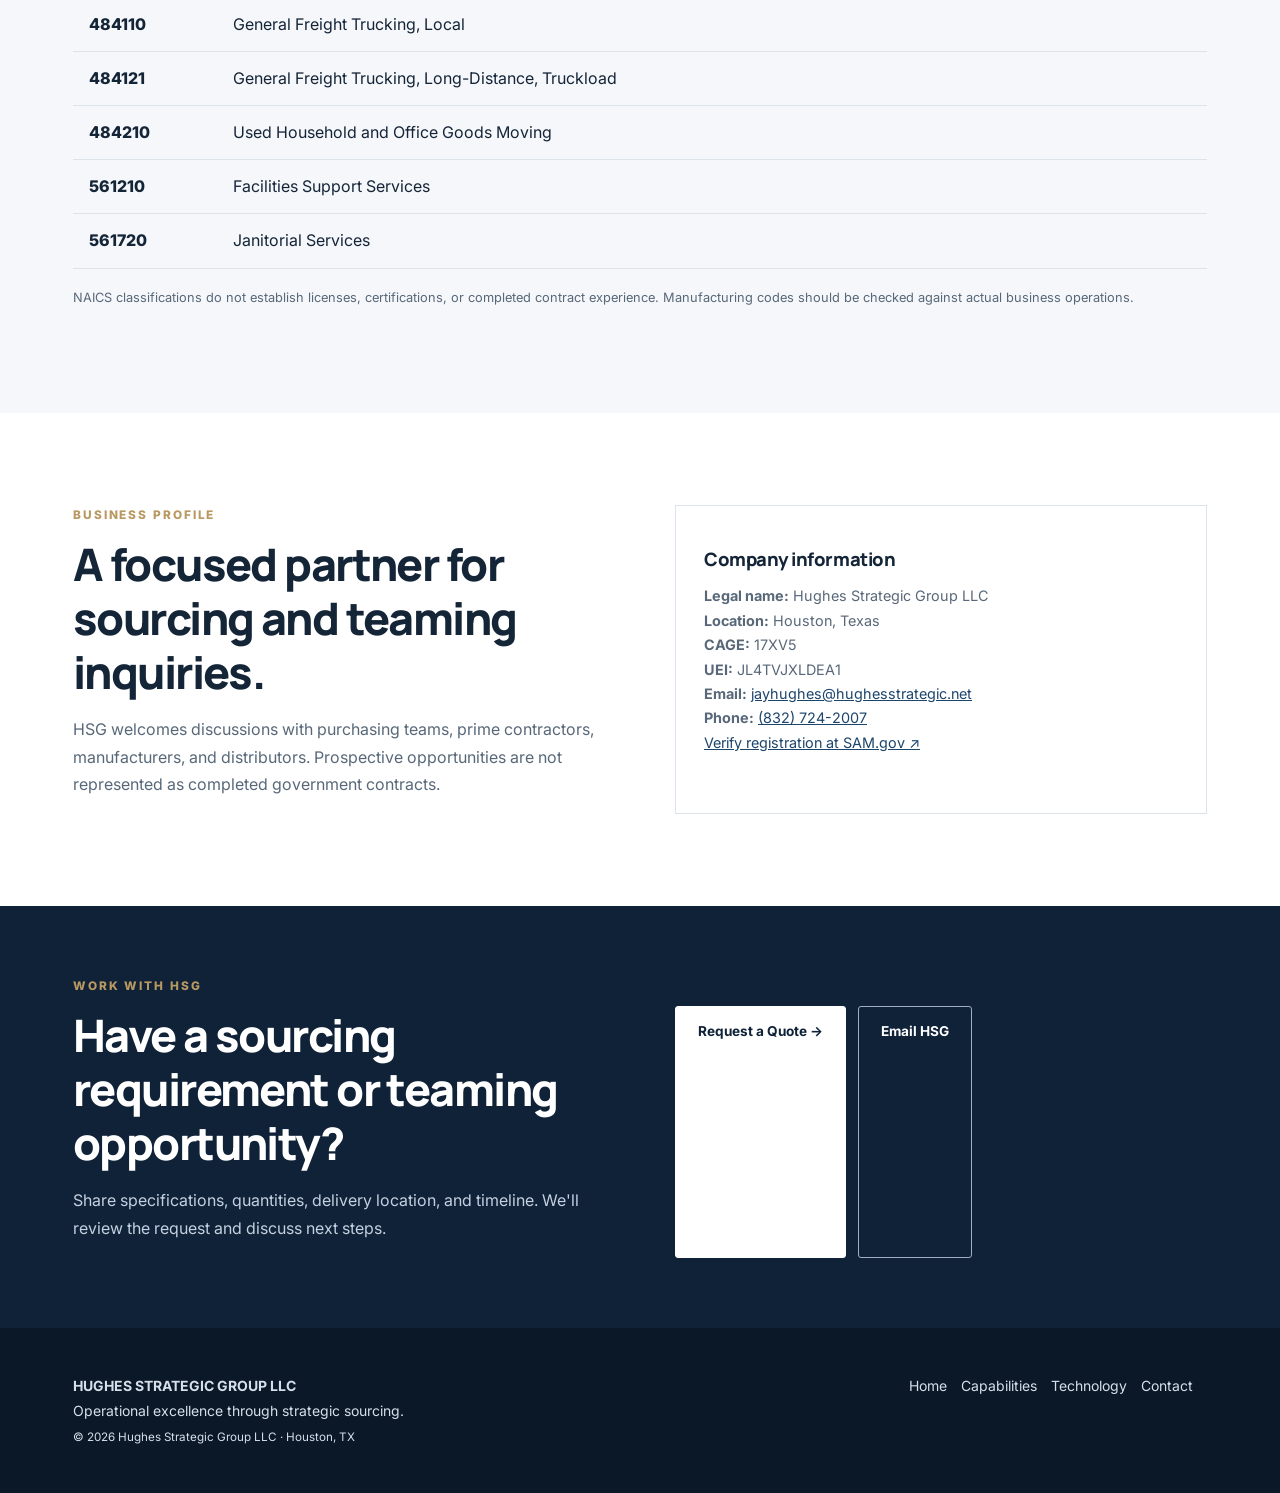
==== commit 8439bfd2: "Rebuild capability statement as modern government contracting profile" ====
--- a/capabilities.html
+++ b/capabilities.html
@@ -1,272 +1,22 @@
-<!DOCTYPE html>
-<html lang="en">
-<head>
-  <meta charset="UTF-8" />
-  <meta name="viewport" content="width=device-width, initial-scale=1.0" />
-  <title>Capability Statement — Hughes Strategic Group LLC</title>
-  <meta name="description" content="Hughes Strategic Group LLC capability statement. CAGE: 17XV5, UEI: JL4TVJXLDEA1. 11 NAICS codes. Strategic sourcing, procurement, and logistics support." />
-  <link rel="stylesheet" href="css/style.css" />
-  <style>
-    /* CAPABILITIES-SPECIFIC STYLES */
+<!doctype html><html lang="en"><head><meta charset="utf-8"><meta name="viewport" content="width=device-width,initial-scale=1"><title>Government Contracting & Capabilities | Hughes Strategic Group</title><meta name="description" content="Hughes Strategic Group supports strategic sourcing, procurement, technology, furniture and logistics coordination. CAGE 17XV5; UEI JL4TVJXLDEA1."><link rel="canonical" href="https://hughesstrategic.net/capabilities.html"><link rel="preconnect" href="https://fonts.googleapis.com"><link rel="preconnect" href="https://fonts.gstatic.com" crossorigin><link href="https://fonts.googleapis.com/css2?family=Inter:wght@400;500;600;700&family=Manrope:wght@400;500;600;700;800&display=swap" rel="stylesheet"><link rel="stylesheet" href="css/corporate-pages.css"><link rel="stylesheet" href="css/capabilities-redesign.css"></head><body><header class="hsg-header"><div class="hsg-nav"><a class="hsg-logo" href="index.html">HSG<span>HUGHES STRATEGIC GROUP</span></a><button class="hsg-toggle" type="button" aria-label="Toggle navigation" aria-expanded="false" aria-controls="hsg-navigation">☰</button><nav class="hsg-links" id="hsg-navigation" aria-label="Main navigation"><a href="index.html#solutions">Solutions</a><a href="capabilities.html">Government Contracting</a><a href="index.html#about">Our Group</a><a href="index.html#portfolio">Portfolio</a><a href="hp.html">Technology</a><a class="hsg-cta" href="index.html#contact">Request a Quote →</a></nav></div></header>
 
-    /* HERO */
-    .cap-hero { background: var(--ink); padding: 80px 48px 64px; }
-    .cap-hero h1 { font-family: 'Georgia', serif; font-size: 44px; color: #fff; font-weight: normal; line-height: 1.15; margin-bottom: 16px; }
-    .cap-sub { font-family: 'Arial Narrow', 'Arial', sans-serif; font-size: 15px; color: rgba(255,255,255,0.55); line-height: 1.7; max-width: 560px; margin-bottom: 32px; }
-    .cap-badges { display: flex; gap: 10px; flex-wrap: wrap; }
-    .cap-badge { background: rgba(255,255,255,0.06); color: rgba(255,255,255,0.7); font-family: 'Arial Narrow', 'Arial', sans-serif; font-size: 10px; letter-spacing: 0.1em; text-transform: uppercase; padding: 6px 14px; border: 1px solid rgba(255,255,255,0.1); }
 
-    /* CORE COMPETENCIES */
-    .core-sec { background: var(--cream); }
-    .core-grid { display: grid; grid-template-columns: repeat(3, 1fr); gap: 2px; background: var(--sand3); margin-top: 40px; }
-    .core-card { background: var(--white); padding: 28px 24px; }
-    .core-num { font-family: 'Georgia', serif; font-size: 40px; color: var(--sand3); line-height: 1; margin-bottom: 10px; }
-    .core-title { font-family: 'Georgia', serif; font-size: 15px; color: var(--ink); margin-bottom: 8px; font-weight: normal; }
-    .core-body { font-family: 'Arial Narrow', 'Arial', sans-serif; font-size: 12px; color: var(--ink3); line-height: 1.65; }
+<main><section class="cap-hero-new"><div class="cap-wrap"><div class="cap-eyebrow">Government Contracting & Commercial Procurement</div><h1>Qualified conversations start with clear capabilities.</h1><p>Hughes Strategic Group LLC is a Houston-based sourcing and procurement support business. We help public-sector and commercial buyers coordinate supplier options, quotations, product requirements, and logistics.</p><div class="cap-buttons"><a class="cap-btn cap-btn-light" href="index.html#contact">Submit an RFQ →</a><a class="cap-btn cap-btn-outline" href="#qualifications">View Qualifications</a></div></div></section>
+<section class="cap-idbar" id="qualifications" aria-label="Company identifiers"><div class="cap-wrap cap-ids"><div class="cap-id"><small>CAGE Code</small><strong>17XV5</strong></div><div class="cap-id"><small>Unique Entity ID</small><strong>JL4TVJXLDEA1</strong></div><div class="cap-id"><small>Listed Primary NAICS</small><strong>541614</strong></div><div class="cap-id"><small>Business Location</small><strong>Houston, Texas</strong></div></div></section>
+<section class="cap-section"><div class="cap-wrap"><div class="cap-eyebrow">Core Competencies</div><h2>Procurement-led. Execution-focused.</h2><p class="cap-lead">We support clearly defined purchasing requirements with supplier coordination, documentation, and practical fulfillment planning.</p><div class="cap-grid">
+<article class="cap-card"><small>01 / SOURCING</small><h3>Strategic Sourcing</h3><p>Supplier research, product identification, quote gathering, and alternatives evaluation.</p></article>
+<article class="cap-card"><small>02 / RFQ</small><h3>Quote Coordination</h3><p>Organizing vendor responses to support purchasing decisions and project requirements.</p></article>
+<article class="cap-card"><small>03 / SUPPLIERS</small><h3>Vendor Communication</h3><p>Supplier outreach, requirements clarification, and procurement follow-through.</p></article>
+<article class="cap-card"><small>04 / TECHNOLOGY</small><h3>Technology & Office Equipment</h3><p>Business computers, printers, peripherals, and workplace technology sourcing inquiries.</p></article>
+<article class="cap-card"><small>05 / FF&E</small><h3>Furniture & Facility Supplies</h3><p>Commercial furniture, fixtures, equipment, and operational supply sourcing.</p></article>
+<article class="cap-card"><small>06 / LOGISTICS</small><h3>Logistics Coordination</h3><p>Delivery planning, transportation coordination, and fulfillment communication.</p></article>
+</div></div></section>
+<section class="cap-section cap-pale"><div class="cap-wrap cap-split"><div><div class="cap-eyebrow">Our Approach</div><h2>From specifications to a practical sourcing response.</h2><p class="cap-lead">Scope, product availability, lead times, and fulfillment responsibilities are evaluated for each inquiry.</p><a class="cap-btn" href="index.html#contact">Discuss Your Requirements →</a></div><ol class="cap-process"><li><strong>Define</strong> — Review specifications, quantities, and delivery expectations.</li><li><strong>Source</strong> — Identify relevant products and supplier options.</li><li><strong>Coordinate</strong> — Organize pricing, availability, and documentation.</li><li><strong>Support</strong> — Communicate next steps and fulfillment requirements.</li></ol></div></section>
+<section class="cap-section"><div class="cap-wrap"><div class="cap-eyebrow">Market Focus</div><h2>Categories we support.</h2><div class="cap-grid"><article class="cap-card"><h3>Technology & Printing</h3><p>Business computing, imaging equipment, and related supplies.</p><p><a href="hp.html">Explore technology →</a></p></article><article class="cap-card"><h3>Commercial Furniture</h3><p>Office, institutional, and workplace furnishings.</p></article><article class="cap-card"><h3>Facilities & Operations</h3><p>Maintenance, general supplies, and project-specific sourcing.</p></article></div></div></section>
+<section class="cap-section cap-pale" id="naics"><div class="cap-wrap"><div class="cap-eyebrow">Company Classification</div><h2>NAICS reference</h2><p class="cap-lead">The following classifications are listed in HSG's existing company materials. Verify current registration details and the applicable code for each procurement at SAM.gov.</p><div class="cap-tablewrap"><table class="cap-table"><thead><tr><th>NAICS</th><th>Description</th></tr></thead><tbody>
+<tr><td>541614</td><td>Process, Physical Distribution, and Logistics Consulting Services (listed primary)</td></tr><tr><td>423210</td><td>Furniture Merchant Wholesalers</td></tr><tr><td>423430</td><td>Computer and Computer Peripheral Equipment and Software Merchant Wholesalers</td></tr><tr><td>423450</td><td>Medical, Dental, and Hospital Equipment and Supplies Merchant Wholesalers</td></tr><tr><td>334111</td><td>Electronic Computer Manufacturing</td></tr><tr><td>334118</td><td>Computer Terminal and Other Computer Peripheral Equipment Manufacturing</td></tr><tr><td>484110</td><td>General Freight Trucking, Local</td></tr><tr><td>484121</td><td>General Freight Trucking, Long-Distance, Truckload</td></tr><tr><td>484210</td><td>Used Household and Office Goods Moving</td></tr><tr><td>561210</td><td>Facilities Support Services</td></tr><tr><td>561720</td><td>Janitorial Services</td></tr>
+</tbody></table></div><p class="cap-note">NAICS classifications do not establish licenses, certifications, or completed contract experience. Manufacturing codes should be checked against actual business operations.</p></div></section>
+<section class="cap-section"><div class="cap-wrap cap-split"><div><div class="cap-eyebrow">Business Profile</div><h2>A focused partner for sourcing and teaming inquiries.</h2><p class="cap-lead">HSG welcomes discussions with purchasing teams, prime contractors, manufacturers, and distributors. Prospective opportunities are not represented as completed government contracts.</p></div><div class="cap-card"><h3>Company information</h3><p><strong>Legal name:</strong> Hughes Strategic Group LLC</p><p><strong>Location:</strong> Houston, Texas</p><p><strong>CAGE:</strong> 17XV5</p><p><strong>UEI:</strong> JL4TVJXLDEA1</p><p><strong>Email:</strong> <a href="mailto:jayhughes@hughesstrategic.net">jayhughes@hughesstrategic.net</a></p><p><strong>Phone:</strong> <a href="tel:+18327242007">(832) 724-2007</a></p><p><a href="https://sam.gov/" target="_blank" rel="noopener noreferrer">Verify registration at SAM.gov ↗</a></p></div></div></section>
+<section class="cap-cta"><div class="cap-wrap cap-split"><div><div class="cap-eyebrow">Work With HSG</div><h2>Have a sourcing requirement or teaming opportunity?</h2><p>Share specifications, quantities, delivery location, and timeline. We'll review the request and discuss next steps.</p></div><div class="cap-buttons"><a class="cap-btn cap-btn-light" href="index.html#contact">Request a Quote →</a><a class="cap-btn cap-btn-outline" href="mailto:jayhughes@hughesstrategic.net?subject=Government%20Contracting%20Inquiry">Email HSG</a></div></div></section></main><footer class="hsg-footer"><div class="hsg-footer-inner"><div><strong>HUGHES STRATEGIC GROUP LLC</strong><div>Operational excellence through strategic sourcing.</div><small>© 2026 Hughes Strategic Group LLC · Houston, TX</small></div><div><a href="index.html">Home</a><a href="capabilities.html">Capabilities</a><a href="hp.html">Technology</a><a href="index.html#contact">Contact</a></div></div></footer><script>const hsgToggle=document.querySelector('.hsg-toggle'),hsgLinks=document.querySelector('.hsg-links');hsgToggle.addEventListener('click',()=>{const open=hsgLinks.classList.toggle('open');hsgToggle.setAttribute('aria-expanded',String(open))});hsgLinks.querySelectorAll('a').forEach(a=>a.addEventListener('click',()=>{hsgLinks.classList.remove('open');hsgToggle.setAttribute('aria-expanded','false')}))</script>
 
-    /* INDUSTRIES */
-    .cap-ind-sec { background: var(--sand); }
-    .cap-ind-grid { display: grid; grid-template-columns: repeat(2, 1fr); gap: 2px; background: var(--sand3); margin-top: 40px; }
-    .cap-ind-card { background: var(--white); padding: 32px 28px; }
-    .cap-ind-top { display: flex; align-items: flex-start; justify-content: space-between; margin-bottom: 16px; gap: 12px; }
-    .cap-ind-name { font-family: 'Georgia', serif; font-size: 18px; color: var(--ink); font-weight: normal; }
-    .cap-ind-code { font-family: 'Arial Narrow', 'Arial', sans-serif; font-size: 10px; letter-spacing: 0.1em; color: var(--rust); background: var(--rust-pale); padding: 4px 10px; white-space: nowrap; flex-shrink: 0; }
-    .cap-ind-body { font-family: 'Arial Narrow', 'Arial', sans-serif; font-size: 13px; color: var(--ink2); line-height: 1.7; margin-bottom: 16px; }
-    .cap-ind-list { list-style: none; display: flex; flex-direction: column; gap: 6px; }
-    .cap-ind-list li { font-family: 'Arial Narrow', 'Arial', sans-serif; font-size: 12px; color: var(--ink3); display: flex; align-items: flex-start; gap: 8px; }
-    .cap-ind-list li::before { content: ''; width: 4px; height: 4px; background: var(--rust); border-radius: 50%; margin-top: 6px; flex-shrink: 0; }
-
-    /* NAICS TABLE */
-    .naics-sec { background: var(--cream); }
-    .naics-table { width: 100%; border-collapse: collapse; margin-top: 40px; }
-    .naics-table thead tr { border-bottom: 2px solid var(--sand3); }
-    .naics-table th { font-family: 'Arial Narrow', 'Arial', sans-serif; font-size: 10px; letter-spacing: 0.16em; text-transform: uppercase; color: var(--ink3); padding: 0 16px 12px 0; text-align: left; font-weight: normal; }
-    .naics-table th:first-child { width: 60px; }
-    .naics-table tbody tr { border-bottom: 1px solid var(--sand3); transition: background 0.15s; }
-    .naics-table tbody tr:hover { background: var(--sand); }
-    .naics-table td { padding: 14px 16px 14px 0; font-family: 'Arial Narrow', 'Arial', sans-serif; font-size: 13px; color: var(--ink2); vertical-align: middle; }
-    .naics-table td:first-child { width: 60px; text-align: center; }
-    .naics-table td:nth-child(2) { color: var(--ink); font-family: 'Georgia', serif; font-size: 14px; width: 110px; }
-    .primary-dot { width: 8px; height: 8px; background: var(--rust); border-radius: 50%; display: inline-block; }
-    .primary-pill { background: var(--rust-pale); color: var(--rust); font-family: 'Arial Narrow', 'Arial', sans-serif; font-size: 9px; letter-spacing: 0.1em; text-transform: uppercase; padding: 2px 8px; display: inline-block; margin-left: 10px; }
-
-    /* DOWNLOAD STRIP */
-    .dl-strip { background: var(--slate); padding: 56px 48px; display: flex; align-items: center; justify-content: space-between; gap: 28px; flex-wrap: wrap; }
-    .dl-strip h3 { font-family: 'Georgia', serif; font-size: 24px; color: #fff; font-weight: normal; max-width: 420px; line-height: 1.35; }
-    .dl-strip p { font-family: 'Arial Narrow', 'Arial', sans-serif; font-size: 13px; color: rgba(255,255,255,0.55); margin-top: 6px; }
-  </style>
-<link rel="preconnect" href="https://fonts.googleapis.com"><link rel="preconnect" href="https://fonts.gstatic.com" crossorigin><link href="https://fonts.googleapis.com/css2?family=Inter:wght@400;500;600;700&family=Manrope:wght@400;500;600;700;800&display=swap" rel="stylesheet"><link rel="stylesheet" href="css/corporate-pages.css"></head>
-<body><header class="hsg-header"><div class="hsg-nav"><a class="hsg-logo" href="index.html">HSG<span>HUGHES STRATEGIC GROUP</span></a><button class="hsg-toggle" type="button" aria-label="Toggle navigation" aria-expanded="false" aria-controls="hsg-navigation">☰</button><nav class="hsg-links" id="hsg-navigation" aria-label="Main navigation"><a href="index.html#solutions">Solutions</a><a href="capabilities.html">Government Contracting</a><a href="index.html#about">Our Group</a><a href="index.html#portfolio">Portfolio</a><a href="hp.html">Technology</a><a class="hsg-cta" href="index.html#contact">Request a Quote →</a></nav></div></header>
-
-<!-- HERO -->
-<section class="cap-hero">
-  <div class="sec-label" style="margin-bottom:16px">
-    <div class="sec-label-line gold"></div>
-    <span class="sec-label-text gold">Capability Statement</span>
-  </div>
-  <h1>Hughes Strategic Group LLC<br>Capability Overview</h1>
-  <p class="cap-sub">A Houston-based procurement and strategic sourcing support company serving government agencies, prime contractors, and commercial clients with compliant, responsive acquisition support.</p>
-  <div class="cap-badges">
-    <span class="cap-badge">SAM.gov Registered</span>
-    <span class="cap-badge">CAGE: 17XV5</span>
-    <span class="cap-badge">UEI: JL4TVJXLDEA1</span>
-    <span class="cap-badge">OSHA-30 Certified</span>
-    <span class="cap-badge">HIPAA Trained</span>
-    <span class="cap-badge">Primary NAICS: 541614</span>
-    <span class="cap-badge">Houston, TX</span>
-  </div>
-</section>
-
-<!-- CORE COMPETENCIES -->
-<section class="sec core-sec">
-  <div class="sec-label"><div class="sec-label-line"></div><span class="sec-label-text">Core Competencies</span></div>
-  <h2 class="sec-title">What We Do Best</h2>
-  <div class="core-grid">
-    <div class="core-card">
-      <div class="core-num">01</div>
-      <div class="core-title">Strategic Sourcing</div>
-      <p class="core-body">Supplier identification, competitive quote gathering, and procurement coordination to accelerate buying decisions.</p>
-    </div>
-    <div class="core-card">
-      <div class="core-num">02</div>
-      <div class="core-title">RFQ Management</div>
-      <p class="core-body">End-to-end RFQ coordination — drafting, distribution, response management, and comparative analysis.</p>
-    </div>
-    <div class="core-card">
-      <div class="core-num">03</div>
-      <div class="core-title">Vendor Coordination</div>
-      <p class="core-body">Supplier onboarding, communication management, document collection, and performance tracking.</p>
-    </div>
-    <div class="core-card">
-      <div class="core-num">04</div>
-      <div class="core-title">Procurement Documentation</div>
-      <p class="core-body">Contract-ready documentation support aligned with public sector acquisition standards and audit requirements.</p>
-    </div>
-    <div class="core-card">
-      <div class="core-num">05</div>
-      <div class="core-title">Logistics Coordination</div>
-      <p class="core-body">Delivery timeline management, freight coordination, and fulfillment follow-through from order to receipt.</p>
-    </div>
-    <div class="core-card">
-      <div class="core-num">06</div>
-      <div class="core-title">Government B2B Support</div>
-      <p class="core-body">Sourcing support for federal, state, and municipal agencies and their prime contractor partners.</p>
-    </div>
-  </div>
-</section>
-
-<!-- INDUSTRY EXPERIENCE -->
-<section class="sec cap-ind-sec">
-  <div class="sec-label"><div class="sec-label-line"></div><span class="sec-label-text">Industry Experience</span></div>
-  <h2 class="sec-title">Active Market Sectors</h2>
-  <div class="cap-ind-grid">
-
-    <div class="cap-ind-card">
-      <div class="cap-ind-top">
-        <div class="cap-ind-name">Furniture &amp; Office Wholesale</div>
-        <span class="cap-ind-code">423210</span>
-      </div>
-      <p class="cap-ind-body">Commercial and government furniture procurement — office systems, modular workstations, seating, and institutional furnishings.</p>
-      <ul class="cap-ind-list">
-        <li>Office systems and workstations</li>
-        <li>Institutional seating and case goods</li>
-        <li>Government facility furnishings</li>
-        <li>Modular and systems furniture</li>
-      </ul>
-    </div>
-
-    <div class="cap-ind-card">
-      <div class="cap-ind-top">
-        <div class="cap-ind-name">Parcel Locker Systems</div>
-        <span class="cap-ind-code">484110 &middot; 484121</span>
-      </div>
-      <p class="cap-ind-body">Package management infrastructure for government facilities, campuses, and commercial properties — procurement to delivery coordination.</p>
-      <ul class="cap-ind-list">
-        <li>Smart locker procurement support</li>
-        <li>Freight and delivery coordination</li>
-        <li>Facility integration logistics</li>
-        <li>Vendor sourcing and RFQ support</li>
-      </ul>
-    </div>
-
-    <div class="cap-ind-card">
-      <div class="cap-ind-top">
-        <div class="cap-ind-name">HP Technology Vendor</div>
-        <span class="cap-ind-code">334111 &middot; 423430</span>
-      </div>
-      <p class="cap-ind-body">HP hardware and peripheral procurement for government agencies, educational institutions, and enterprise buyers.</p>
-      <ul class="cap-ind-list">
-        <li>HP computers and workstations</li>
-        <li>Peripherals and accessories</li>
-        <li>Enterprise and institutional hardware</li>
-        <li>Quote coordination and compliance docs</li>
-      </ul>
-    </div>
-
-    <div class="cap-ind-card">
-      <div class="cap-ind-top">
-        <div class="cap-ind-name">Wholesale Gardening &amp; Grounds</div>
-        <span class="cap-ind-code">561720 &middot; 561210</span>
-      </div>
-      <p class="cap-ind-body">Horticultural products and grounds maintenance supplies for government facilities, parks departments, and institutional clients.</p>
-      <ul class="cap-ind-list">
-        <li>Landscaping materials and supplies</li>
-        <li>Grounds maintenance products</li>
-        <li>Facilities support sourcing</li>
-        <li>Bulk and wholesale procurement</li>
-      </ul>
-    </div>
-
-  </div>
-</section>
-
-<!-- NAICS CODES -->
-<section class="sec naics-sec">
-  <div class="sec-label"><div class="sec-label-line"></div><span class="sec-label-text">NAICS Codes</span></div>
-  <h2 class="sec-title">Registered Business Codes</h2>
-  <p class="sec-body">All codes registered and active in SAM.gov. Primary NAICS: 541614 — Process, Physical Distribution and Logistics Consulting Services.</p>
-  <table class="naics-table">
-    <thead>
-      <tr>
-        <th>Primary</th>
-        <th>Code</th>
-        <th>Description</th>
-      </tr>
-    </thead>
-    <tbody>
-      <tr>
-        <td></td>
-        <td>334111</td>
-        <td>Electronic Computer Manufacturing</td>
-      </tr>
-      <tr>
-        <td></td>
-        <td>334118</td>
-        <td>Computer Terminal and Other Computer Peripheral Equipment Manufacturing</td>
-      </tr>
-      <tr>
-        <td></td>
-        <td>423210</td>
-        <td>Furniture Merchant Wholesalers</td>
-      </tr>
-      <tr>
-        <td></td>
-        <td>423430</td>
-        <td>Computer and Computer Peripheral Equipment and Software Merchant Wholesalers</td>
-      </tr>
-      <tr>
-        <td></td>
-        <td>423450</td>
-        <td>Medical, Dental, and Hospital Equipment and Supplies Merchant Wholesalers</td>
-      </tr>
-      <tr>
-        <td></td>
-        <td>484110</td>
-        <td>General Freight Trucking, Local</td>
-      </tr>
-      <tr>
-        <td></td>
-        <td>484121</td>
-        <td>General Freight Trucking, Long-Distance, Truckload</td>
-      </tr>
-      <tr>
-        <td></td>
-        <td>484210</td>
-        <td>Used Household and Office Goods Moving</td>
-      </tr>
-      <tr>
-        <td><span class="primary-dot"></span></td>
-        <td>541614</td>
-        <td>Process, Physical Distribution and Logistics Consulting Services <span class="primary-pill">Primary</span></td>
-      </tr>
-      <tr>
-        <td></td>
-        <td>561210</td>
-        <td>Facilities Support Services</td>
-      </tr>
-      <tr>
-        <td></td>
-        <td>561720</td>
-        <td>Janitorial Services</td>
-      </tr>
-    </tbody>
-  </table>
-</section>
-
-<!-- DOWNLOAD STRIP -->
-<div class="dl-strip">
-  <div>
-    <h3>Download the Full Capability Statement</h3>
-    <p>One-page PDF with all credentials, NAICS codes, and core competencies — ready to submit with your next RFQ or teaming request.</p>
-  </div>
-  <a href="capability-statement.pdf" class="btn-white" download>
-    <svg xmlns="http://www.w3.org/2000/svg" viewBox="0 0 24 24" fill="none" stroke="currentColor" stroke-width="2" stroke-linecap="round" stroke-linejoin="round"><path d="M21 15v4a2 2 0 0 1-2 2H5a2 2 0 0 1-2-2v-4"/><polyline points="7 10 12 15 17 10"/><line x1="12" y1="15" x2="12" y2="3"/></svg>
-    Download PDF
-  </a>
-</div>
-
-<!-- FOOTER -->
-<footer class="hsg-footer"><div class="hsg-footer-inner"><div><strong>HUGHES STRATEGIC GROUP LLC</strong><div>Operational excellence through strategic sourcing.</div><small>© 2026 Hughes Strategic Group LLC · Houston, TX</small></div><div><a href="index.html">Home</a><a href="capabilities.html">Capabilities</a><a href="hp.html">Technology</a><a href="index.html#contact">Contact</a></div></div></footer><script>const hsgToggle=document.querySelector('.hsg-toggle'),hsgLinks=document.querySelector('.hsg-links');hsgToggle.addEventListener('click',()=>{const open=hsgLinks.classList.toggle('open');hsgToggle.setAttribute('aria-expanded',String(open))});hsgLinks.querySelectorAll('a').forEach(a=>a.addEventListener('click',()=>{hsgLinks.classList.remove('open');hsgToggle.setAttribute('aria-expanded','false')}))</script>
-
-</body>
-</html>
+</body></html>
--- a/css/capabilities-redesign.css
+++ b/css/capabilities-redesign.css
@@ -0,0 +1 @@
+:root{--navy:#102238;--blue:#1c456c;--gold:#b99861;--ink:#152538;--muted:#586879;--line:#dce3eb}html{scroll-behavior:smooth}body{margin:0;color:var(--ink);font:16px/1.7 Inter,Arial,sans-serif}*{box-sizing:border-box}.cap-wrap{max-width:1190px;margin:auto;padding:0 28px}.cap-eyebrow{font-size:.74rem;font-weight:800;letter-spacing:.16em;text-transform:uppercase;color:var(--gold)}.cap-hero-new{background:var(--navy);color:white;padding:100px 0 80px}.cap-hero-new h1{font:800 clamp(2.7rem,5vw,4.8rem)/1.15 Manrope,Arial,sans-serif;letter-spacing:-.045em;max-width:950px;margin:20px 0}.cap-hero-new p{max-width:760px;color:#c4d1e0;font-size:1.08rem}.cap-buttons{display:flex;gap:12px;flex-wrap:wrap;margin-top:30px}.cap-btn{display:inline-block;background:var(--navy);color:white;text-decoration:none;padding:13px 22px;font-weight:700;font-size:.85rem;border:1px solid var(--navy);border-radius:3px}.cap-btn-light{background:white;color:var(--navy);border-color:white}.cap-btn-outline{background:transparent;border-color:#a0afc1;color:white}.cap-idbar{background:#172e49;color:white}.cap-ids{display:grid;grid-template-columns:repeat(4,1fr);gap:1px;background:#40516a}.cap-id{padding:25px;background:#172e49}.cap-id small{display:block;text-transform:uppercase;letter-spacing:.1em;color:#aabbd0;font-size:.7rem}.cap-id strong{font:800 1.15rem Manrope;display:block;margin-top:6px;overflow-wrap:anywhere}.cap-section{padding:92px 0}.cap-section h2,.cap-cta h2{font:800 clamp(2rem,3.5vw,3.2rem)/1.2 Manrope,Arial,sans-serif;letter-spacing:-.035em;margin:12px 0 18px}.cap-section .cap-lead{color:var(--muted);max-width:760px}.cap-pale{background:#f5f7fa}.cap-grid{display:grid;grid-template-columns:repeat(3,1fr);gap:18px;margin-top:36px}.cap-card{border:1px solid var(--line);background:#fff;padding:28px}.cap-card h3{font:800 1.15rem Manrope;margin:12px 0}.cap-card p{color:var(--muted);font-size:.9rem;margin:0}.cap-card small{color:var(--gold);font-weight:800;letter-spacing:.1em}.cap-split{display:grid;grid-template-columns:1fr 1fr;gap:70px}.cap-process{list-style:none;padding:0;counter-reset:step}.cap-process li{padding:17px 0;border-bottom:1px solid var(--line);counter-increment:step}.cap-process li:before{content:"0" counter(step);font-weight:800;color:#a17d47;margin-right:14px}.cap-tablewrap{overflow-x:auto}.cap-table{border-collapse:collapse;width:100%;min-width:610px;margin-top:25px}.cap-table th,.cap-table td{padding:13px 16px;border-bottom:1px solid var(--line);text-align:left}.cap-table th{font-size:.75rem;text-transform:uppercase;color:var(--muted);letter-spacing:.1em}.cap-table td:first-child{font-weight:800;white-space:nowrap}.cap-note{font-size:.8rem;color:var(--muted);margin-top:18px}.cap-cta{background:var(--navy);color:#fff;padding:70px 0}.cap-cta p{color:#c4d1e0}.cap-card a{color:var(--blue)}@media(max-width:900px){.cap-grid{grid-template-columns:repeat(2,1fr)}.cap-split{grid-template-columns:1fr;gap:25px}.cap-ids{grid-template-columns:repeat(2,1fr)}}@media(max-width:600px){.cap-wrap{padding:0 20px}.cap-section{padding:65px 0}.cap-hero-new{padding:70px 0}.cap-grid{grid-template-columns:1fr}.cap-id{padding:18px}.cap-id strong{font-size:.95rem}}
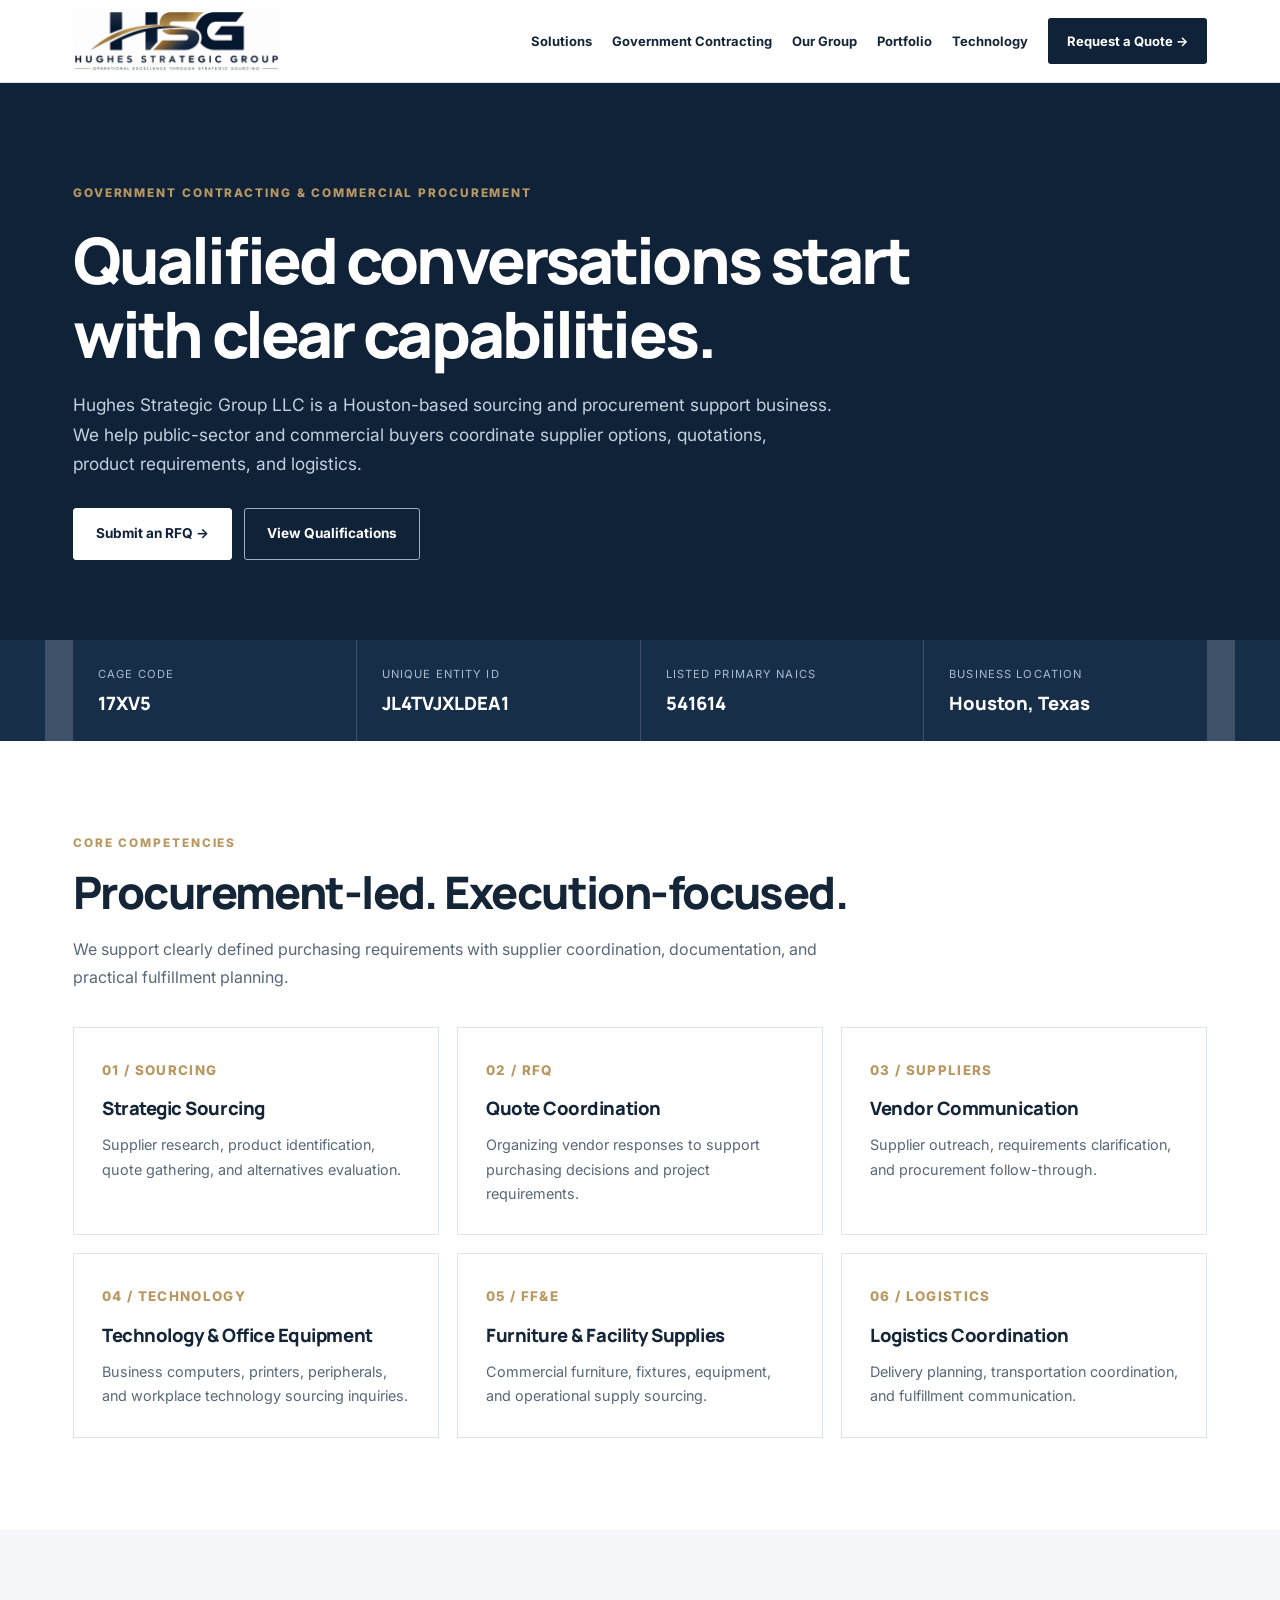
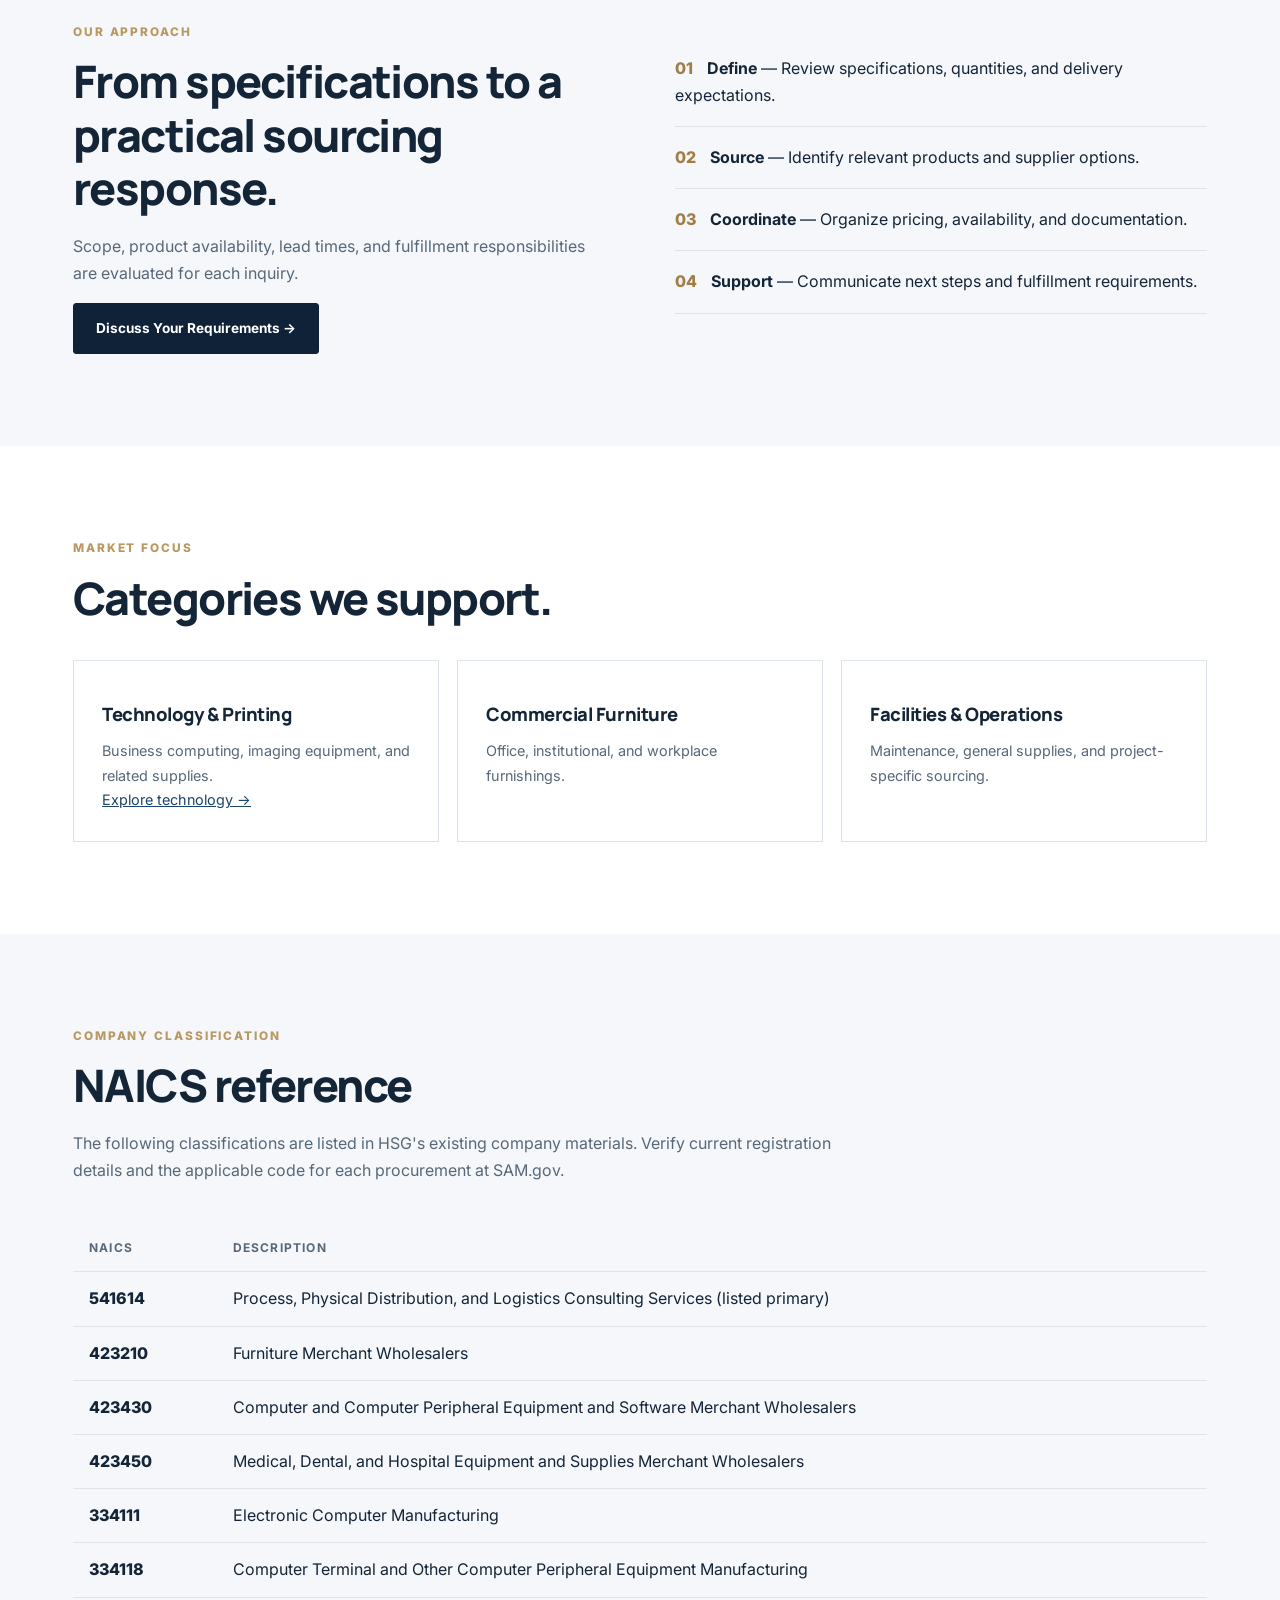
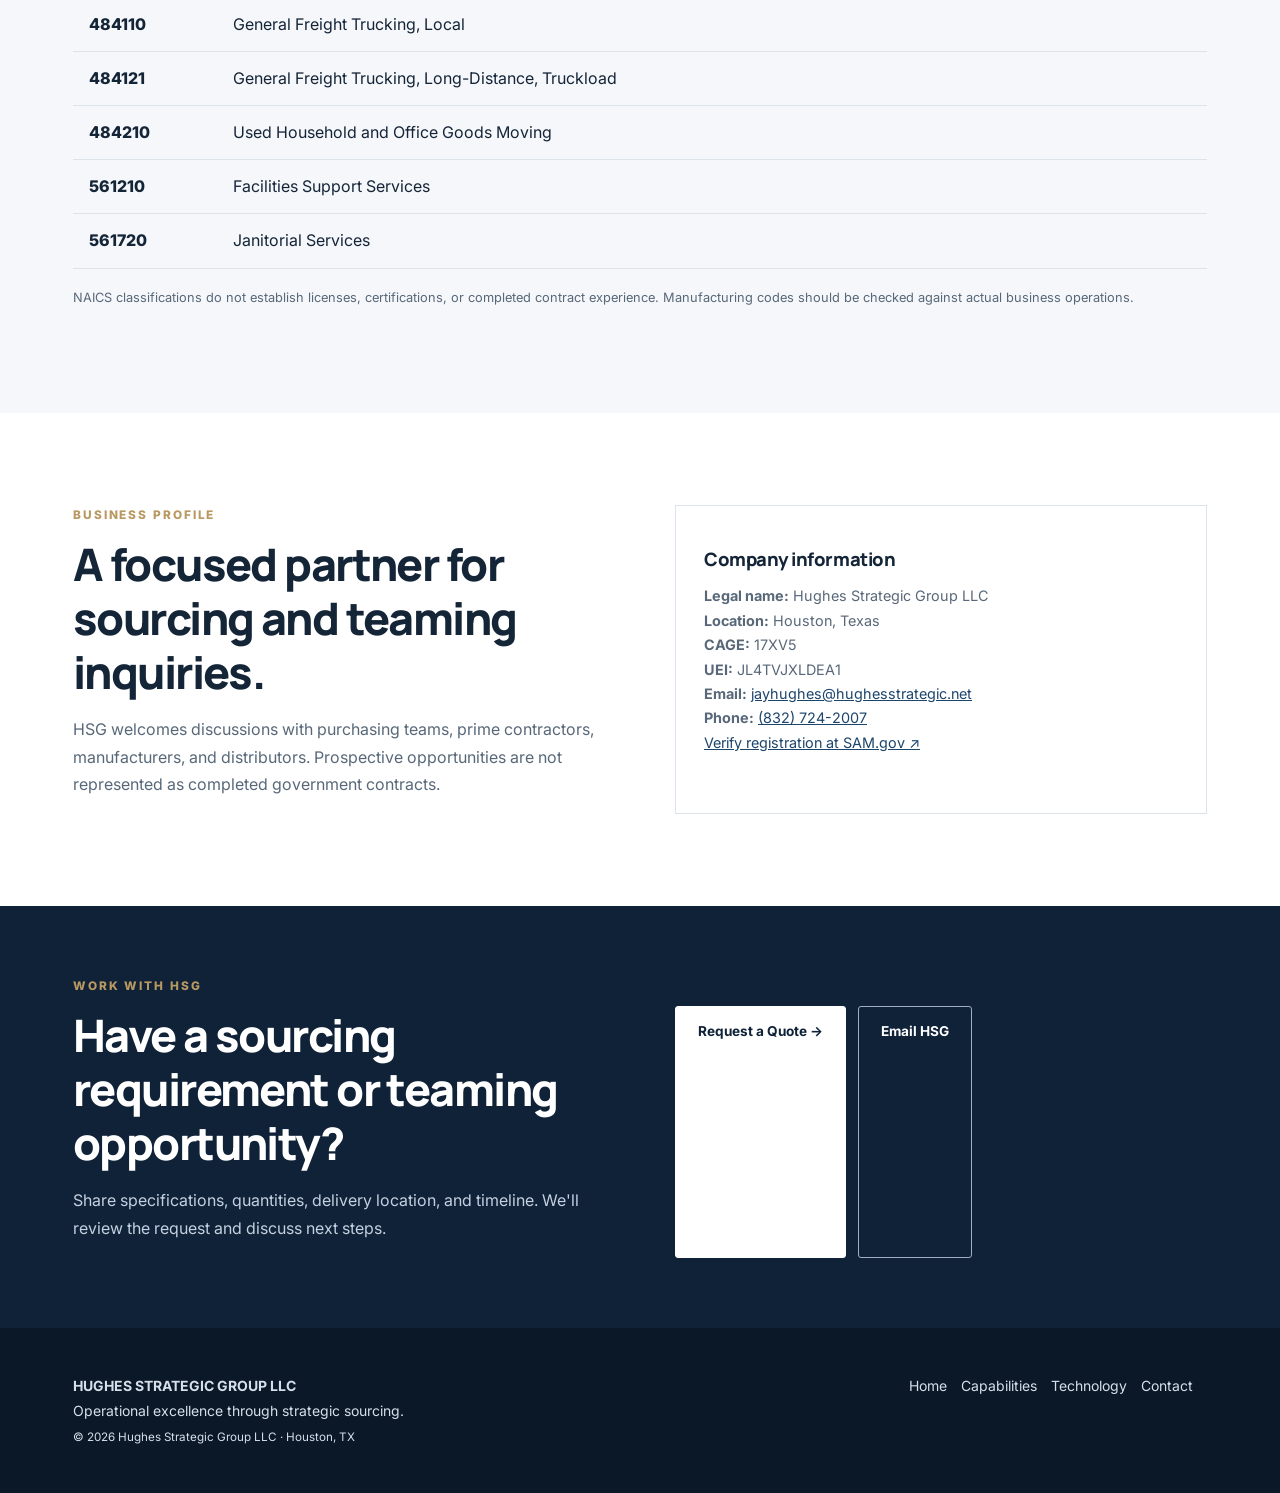
==== commit de74082d: "Replace text header logo with HSG brand logo" ====
--- a/capabilities.html
+++ b/capabilities.html
@@ -1,4 +1,4 @@
-<!doctype html><html lang="en"><head><meta charset="utf-8"><meta name="viewport" content="width=device-width,initial-scale=1"><title>Government Contracting & Capabilities | Hughes Strategic Group</title><meta name="description" content="Hughes Strategic Group supports strategic sourcing, procurement, technology, furniture and logistics coordination. CAGE 17XV5; UEI JL4TVJXLDEA1."><link rel="canonical" href="https://hughesstrategic.net/capabilities.html"><link rel="preconnect" href="https://fonts.googleapis.com"><link rel="preconnect" href="https://fonts.gstatic.com" crossorigin><link href="https://fonts.googleapis.com/css2?family=Inter:wght@400;500;600;700&family=Manrope:wght@400;500;600;700;800&display=swap" rel="stylesheet"><link rel="stylesheet" href="css/corporate-pages.css"><link rel="stylesheet" href="css/capabilities-redesign.css"></head><body><header class="hsg-header"><div class="hsg-nav"><a class="hsg-logo" href="index.html">HSG<span>HUGHES STRATEGIC GROUP</span></a><button class="hsg-toggle" type="button" aria-label="Toggle navigation" aria-expanded="false" aria-controls="hsg-navigation">☰</button><nav class="hsg-links" id="hsg-navigation" aria-label="Main navigation"><a href="index.html#solutions">Solutions</a><a href="capabilities.html">Government Contracting</a><a href="index.html#about">Our Group</a><a href="index.html#portfolio">Portfolio</a><a href="hp.html">Technology</a><a class="hsg-cta" href="index.html#contact">Request a Quote →</a></nav></div></header>
+<!doctype html><html lang="en"><head><meta charset="utf-8"><meta name="viewport" content="width=device-width,initial-scale=1"><title>Government Contracting & Capabilities | Hughes Strategic Group</title><meta name="description" content="Hughes Strategic Group supports strategic sourcing, procurement, technology, furniture and logistics coordination. CAGE 17XV5; UEI JL4TVJXLDEA1."><link rel="canonical" href="https://hughesstrategic.net/capabilities.html"><link rel="preconnect" href="https://fonts.googleapis.com"><link rel="preconnect" href="https://fonts.gstatic.com" crossorigin><link href="https://fonts.googleapis.com/css2?family=Inter:wght@400;500;600;700&family=Manrope:wght@400;500;600;700;800&display=swap" rel="stylesheet"><link rel="stylesheet" href="css/corporate-pages.css"><link rel="stylesheet" href="css/capabilities-redesign.css"><style>.hsg-logo img{display:block;height:62px;width:auto;max-width:100%}@media(max-width:600px){.hsg-logo img{height:48px}}</style></head><body><header class="hsg-header"><div class="hsg-nav"><a class="hsg-logo" href="index.html"><img src="hsg-logo.png" alt="Hughes Strategic Group" width="840" height="252"></a><button class="hsg-toggle" type="button" aria-label="Toggle navigation" aria-expanded="false" aria-controls="hsg-navigation">☰</button><nav class="hsg-links" id="hsg-navigation" aria-label="Main navigation"><a href="index.html#solutions">Solutions</a><a href="capabilities.html">Government Contracting</a><a href="index.html#about">Our Group</a><a href="index.html#portfolio">Portfolio</a><a href="hp.html">Technology</a><a class="hsg-cta" href="index.html#contact">Request a Quote →</a></nav></div></header>
 
 
 <main><section class="cap-hero-new"><div class="cap-wrap"><div class="cap-eyebrow">Government Contracting & Commercial Procurement</div><h1>Qualified conversations start with clear capabilities.</h1><p>Hughes Strategic Group LLC is a Houston-based sourcing and procurement support business. We help public-sector and commercial buyers coordinate supplier options, quotations, product requirements, and logistics.</p><div class="cap-buttons"><a class="cap-btn cap-btn-light" href="index.html#contact">Submit an RFQ →</a><a class="cap-btn cap-btn-outline" href="#qualifications">View Qualifications</a></div></div></section>
--- a/css/corporate-pages.css
+++ b/css/corporate-pages.css
@@ -18,3 +18,12 @@
 .cap-hero h1 i,.hp-hero h1 i{font-style:normal;color:#c5a879}
 @media(max-width:900px){.hsg-toggle{display:block}.hsg-links{display:none;position:absolute;top:81px;left:0;right:0;background:#fff;padding:20px 28px;box-shadow:0 10px 20px #0002;flex-direction:column;align-items:stretch}.hsg-links.open{display:flex}}
 @media(max-width:600px){.hsg-nav{padding:0 20px}.cap-hero,.hp-hero{padding:65px 20px!important}.cap-hero h1,.hp-hero h1{font-size:clamp(2rem,9vw,3rem)!important}}
+
+/* Navigation contrast and layout isolation from legacy global nav selectors */
+header.hsg-header{background:#fff!important;color:#152538!important;width:100%;box-shadow:none}
+header.hsg-header .hsg-nav{background:#fff!important;width:100%;max-width:1190px;min-height:82px;padding:0 28px;margin:0 auto;display:flex;flex-direction:row;align-items:center;justify-content:space-between}
+header.hsg-header .hsg-links{background:#fff!important;color:#152538!important;flex-direction:row;align-items:center}
+header.hsg-header .hsg-links a:not(.hsg-cta){color:#152538!important;opacity:1!important}
+header.hsg-header .hsg-links a:not(.hsg-cta):hover{color:#1c456c!important}
+header.hsg-header .hsg-links .hsg-cta{background:#102238!important;color:#fff!important}
+@media(max-width:900px){header.hsg-header .hsg-links{display:none;position:absolute;top:81px;left:0;right:0;flex-direction:column;align-items:stretch;padding:20px 28px;background:#fff!important}header.hsg-header .hsg-links.open{display:flex}}
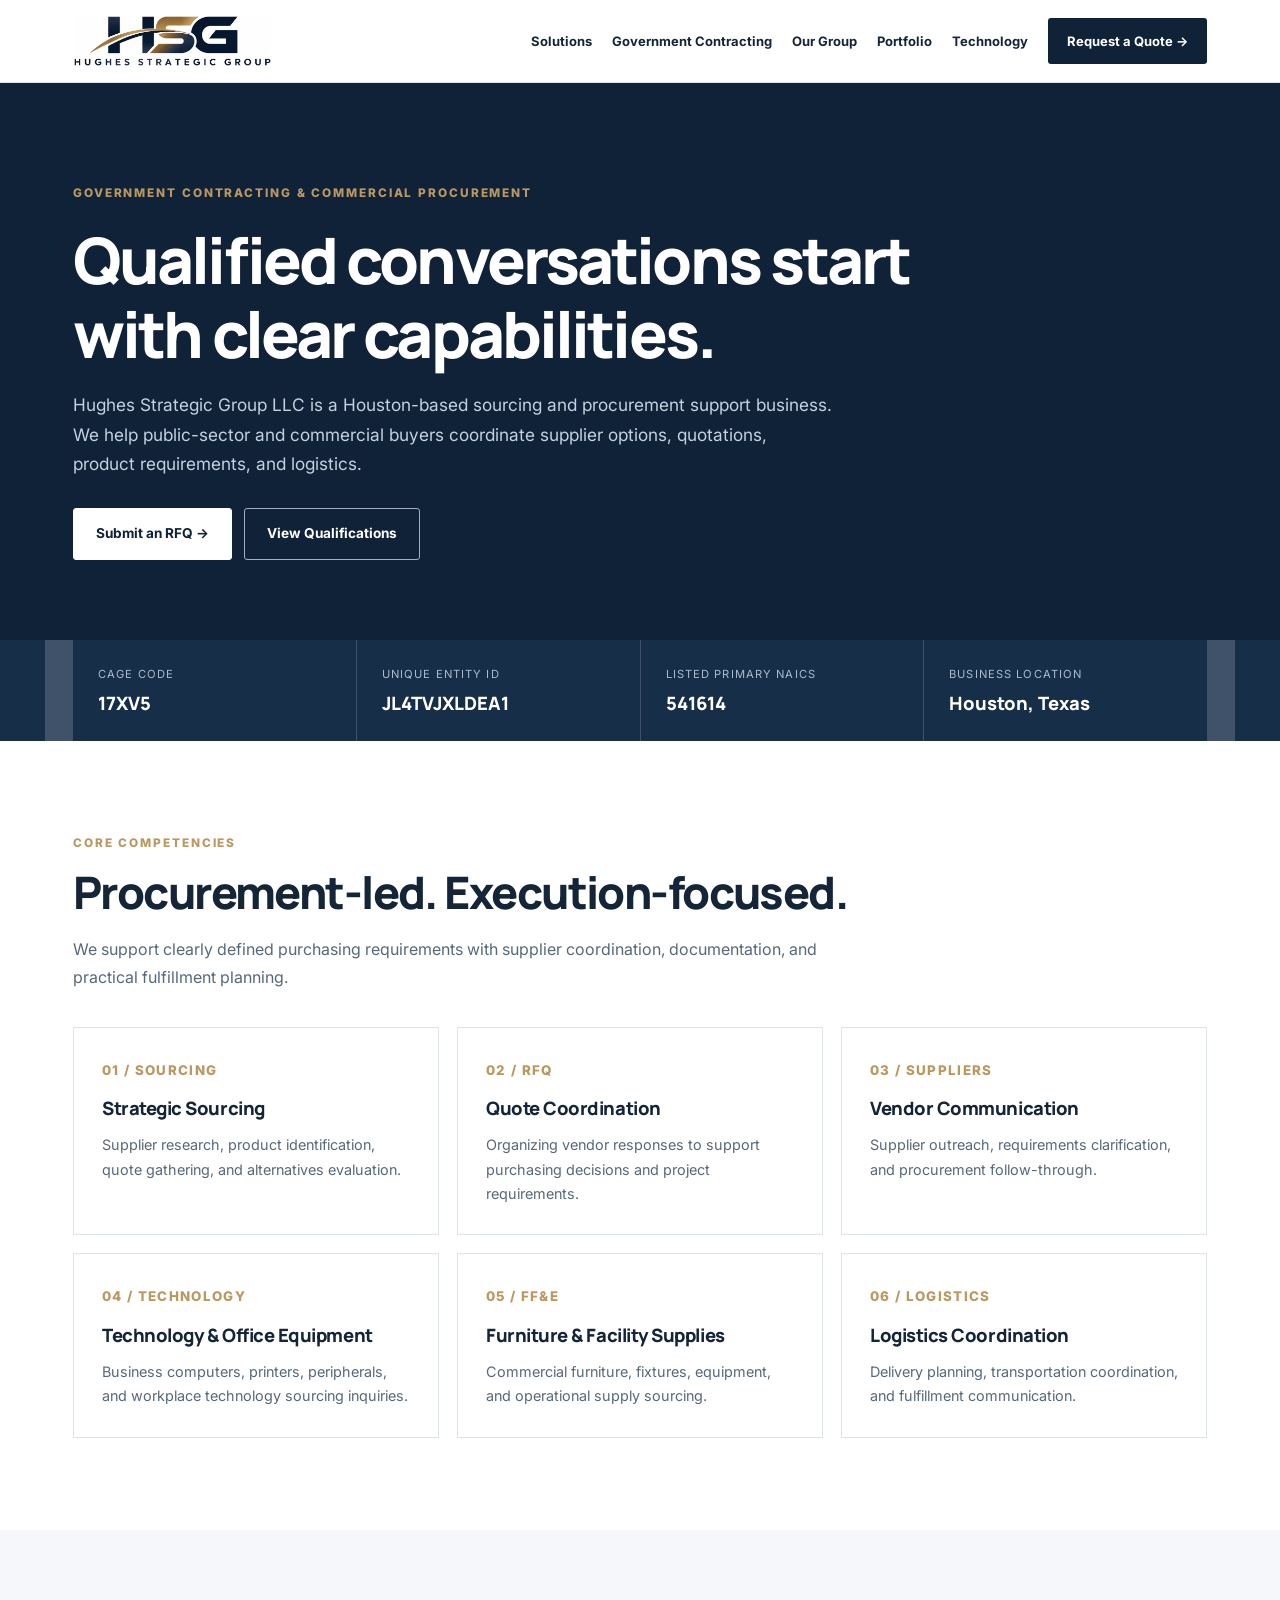
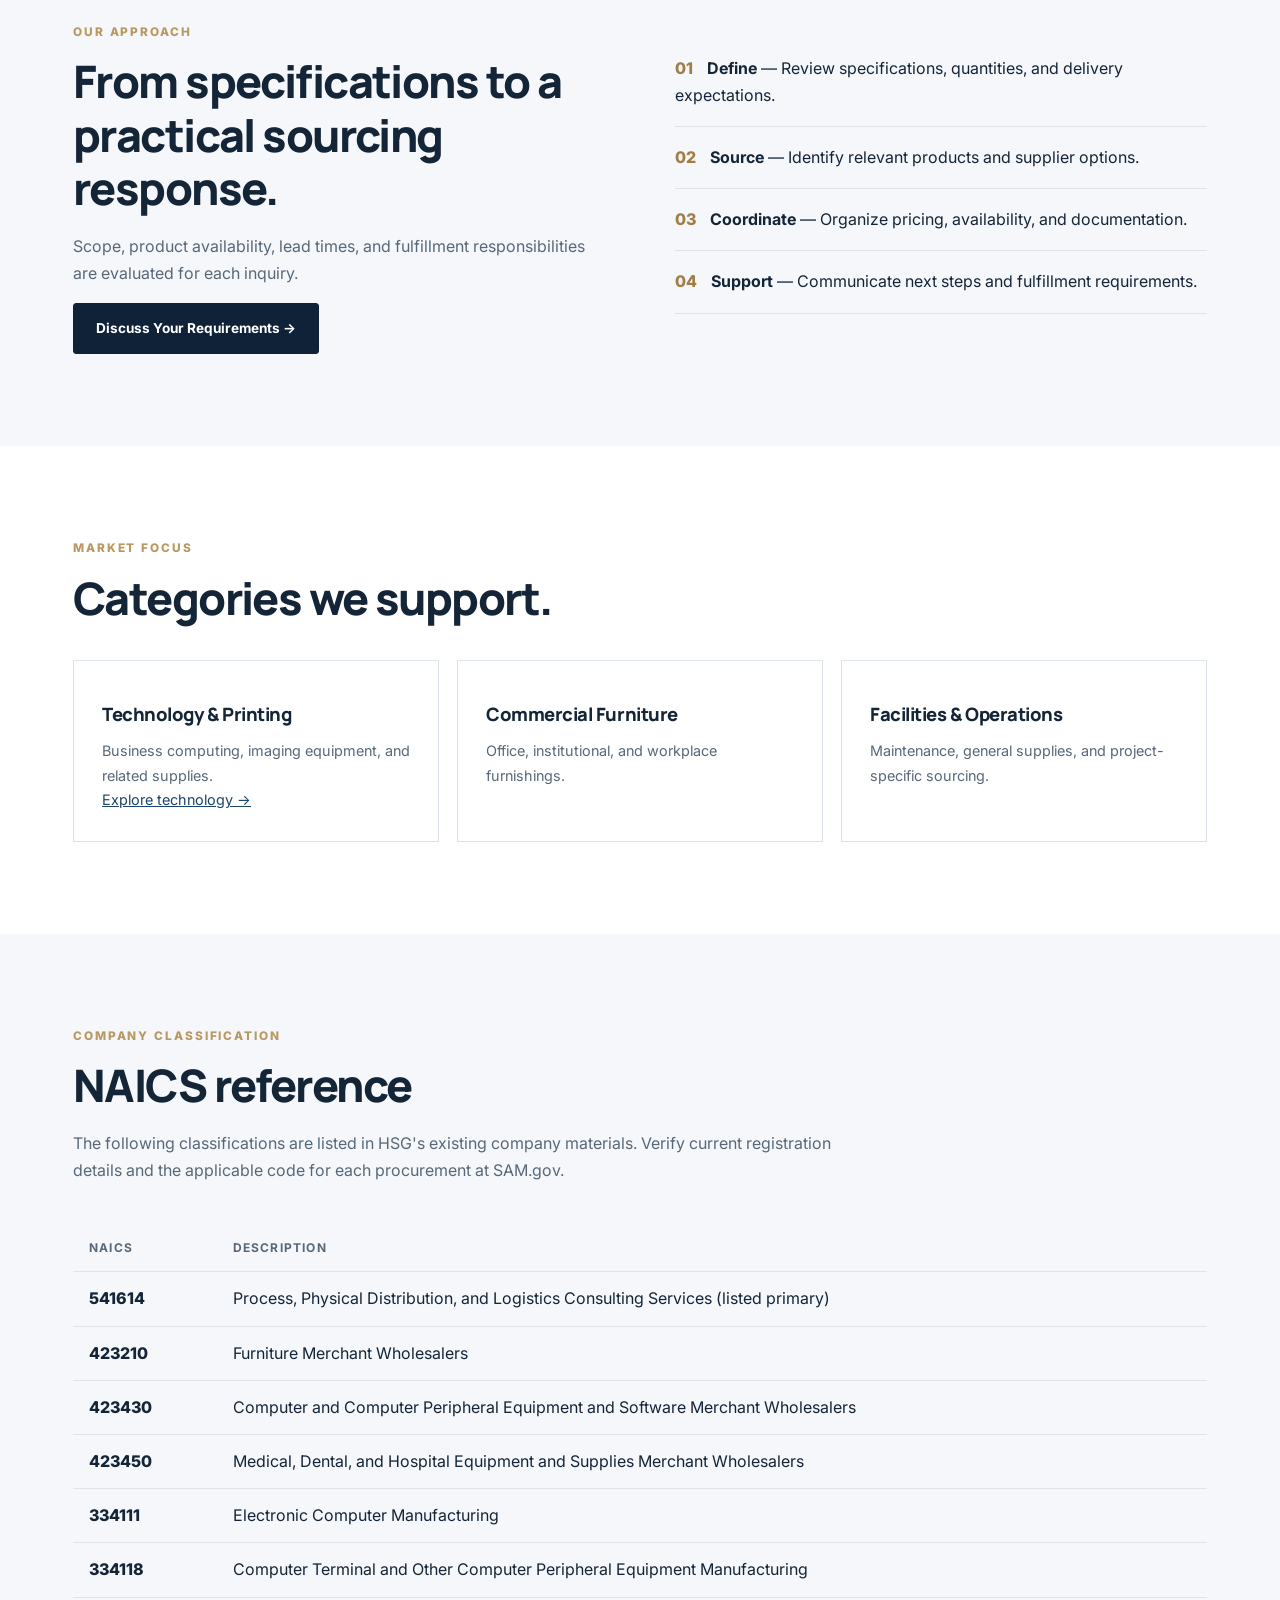
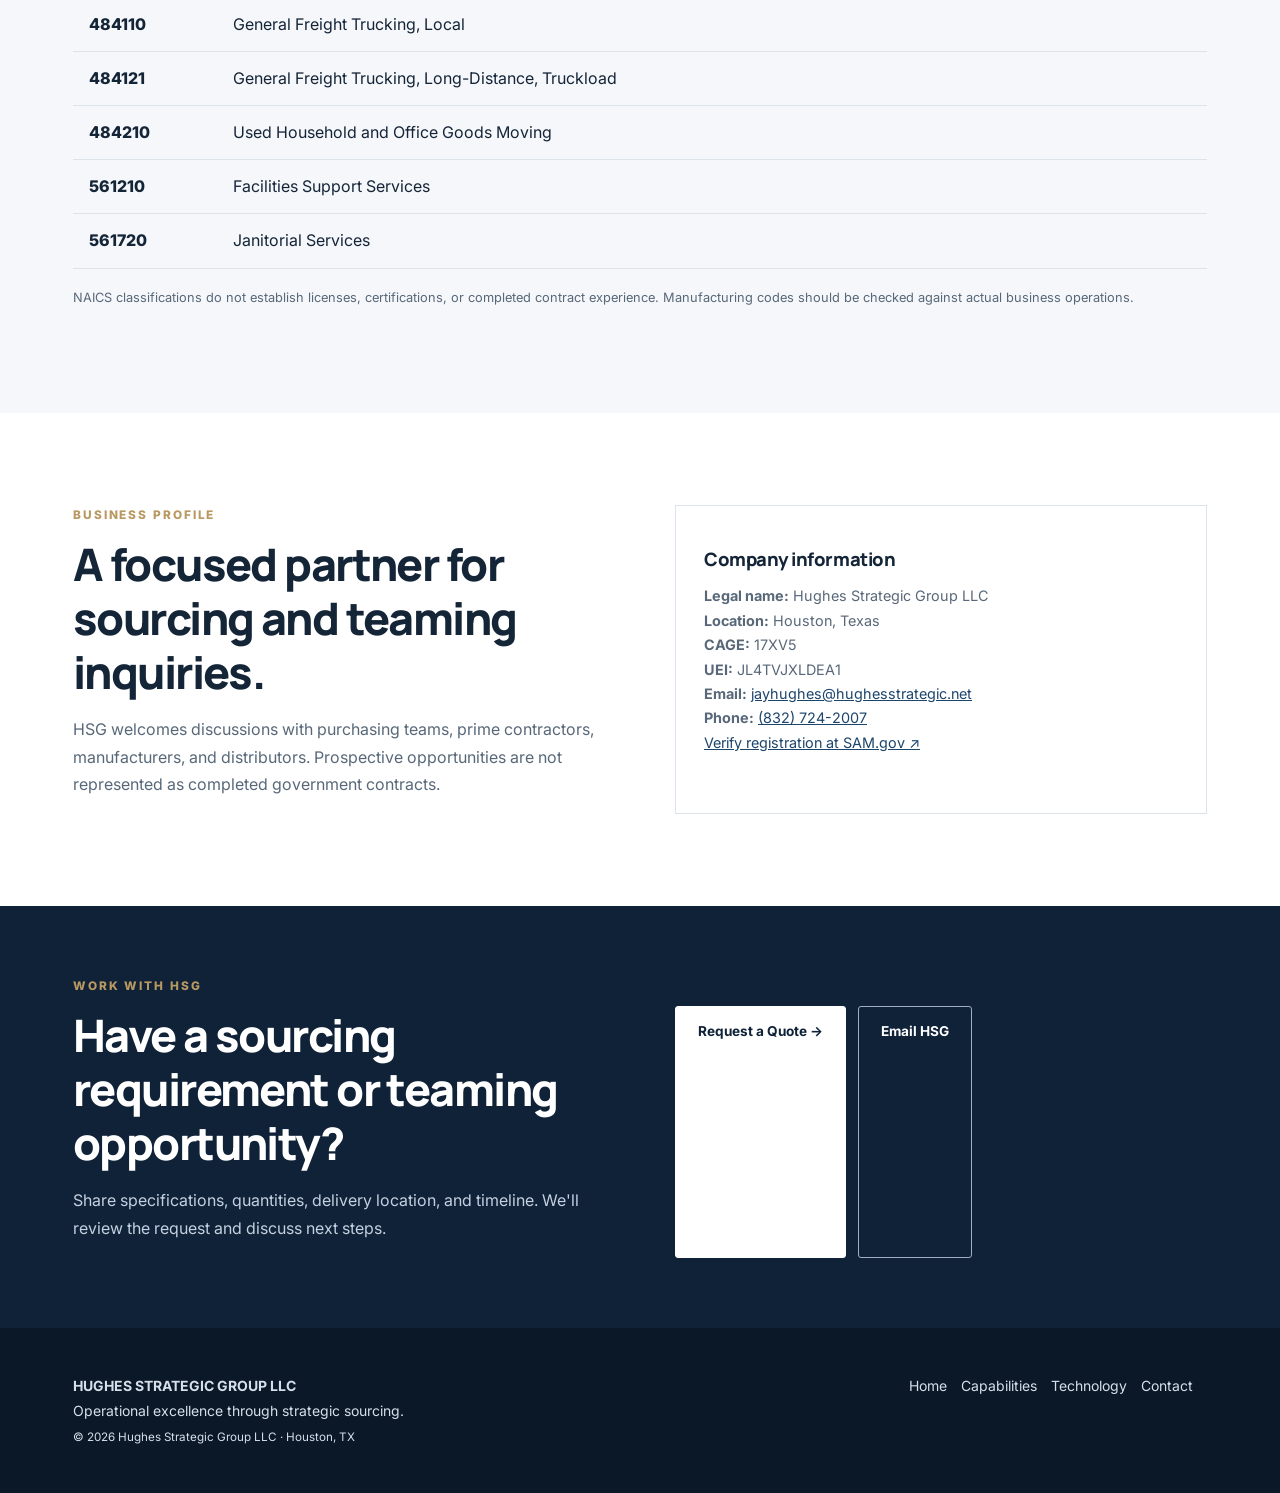
==== commit 41a39df2: "Use tagline-free header logo and add HSG favicons" ====
--- a/capabilities.html
+++ b/capabilities.html
@@ -1,4 +1,4 @@
-<!doctype html><html lang="en"><head><meta charset="utf-8"><meta name="viewport" content="width=device-width,initial-scale=1"><title>Government Contracting & Capabilities | Hughes Strategic Group</title><meta name="description" content="Hughes Strategic Group supports strategic sourcing, procurement, technology, furniture and logistics coordination. CAGE 17XV5; UEI JL4TVJXLDEA1."><link rel="canonical" href="https://hughesstrategic.net/capabilities.html"><link rel="preconnect" href="https://fonts.googleapis.com"><link rel="preconnect" href="https://fonts.gstatic.com" crossorigin><link href="https://fonts.googleapis.com/css2?family=Inter:wght@400;500;600;700&family=Manrope:wght@400;500;600;700;800&display=swap" rel="stylesheet"><link rel="stylesheet" href="css/corporate-pages.css"><link rel="stylesheet" href="css/capabilities-redesign.css"><style>.hsg-logo img{display:block;height:62px;width:auto;max-width:100%}@media(max-width:600px){.hsg-logo img{height:48px}}</style></head><body><header class="hsg-header"><div class="hsg-nav"><a class="hsg-logo" href="index.html"><img src="hsg-logo.png" alt="Hughes Strategic Group" width="840" height="252"></a><button class="hsg-toggle" type="button" aria-label="Toggle navigation" aria-expanded="false" aria-controls="hsg-navigation">☰</button><nav class="hsg-links" id="hsg-navigation" aria-label="Main navigation"><a href="index.html#solutions">Solutions</a><a href="capabilities.html">Government Contracting</a><a href="index.html#about">Our Group</a><a href="index.html#portfolio">Portfolio</a><a href="hp.html">Technology</a><a class="hsg-cta" href="index.html#contact">Request a Quote →</a></nav></div></header>
+<!doctype html><html lang="en"><head><meta charset="utf-8"><meta name="viewport" content="width=device-width,initial-scale=1"><title>Government Contracting & Capabilities | Hughes Strategic Group</title><link rel="icon" href="favicon.ico" sizes="any"><link rel="icon" type="image/png" sizes="32x32" href="favicon-32x32.png"><link rel="icon" type="image/png" sizes="192x192" href="icon-192.png"><link rel="apple-touch-icon" href="apple-touch-icon.png"><meta name="description" content="Hughes Strategic Group supports strategic sourcing, procurement, technology, furniture and logistics coordination. CAGE 17XV5; UEI JL4TVJXLDEA1."><link rel="canonical" href="https://hughesstrategic.net/capabilities.html"><link rel="preconnect" href="https://fonts.googleapis.com"><link rel="preconnect" href="https://fonts.gstatic.com" crossorigin><link href="https://fonts.googleapis.com/css2?family=Inter:wght@400;500;600;700&family=Manrope:wght@400;500;600;700;800&display=swap" rel="stylesheet"><link rel="stylesheet" href="css/corporate-pages.css"><link rel="stylesheet" href="css/capabilities-redesign.css"><style>.hsg-logo img{display:block;height:52px;width:auto;max-width:100%}@media(max-width:600px){.hsg-logo img{height:42px}}</style></head><body><header class="hsg-header"><div class="hsg-nav"><a class="hsg-logo" href="index.html"><img src="hsg-logo.png" alt="Hughes Strategic Group" width="760" height="199"></a><button class="hsg-toggle" type="button" aria-label="Toggle navigation" aria-expanded="false" aria-controls="hsg-navigation">☰</button><nav class="hsg-links" id="hsg-navigation" aria-label="Main navigation"><a href="index.html#solutions">Solutions</a><a href="capabilities.html">Government Contracting</a><a href="index.html#about">Our Group</a><a href="index.html#portfolio">Portfolio</a><a href="hp.html">Technology</a><a class="hsg-cta" href="index.html#contact">Request a Quote →</a></nav></div></header>
 
 
 <main><section class="cap-hero-new"><div class="cap-wrap"><div class="cap-eyebrow">Government Contracting & Commercial Procurement</div><h1>Qualified conversations start with clear capabilities.</h1><p>Hughes Strategic Group LLC is a Houston-based sourcing and procurement support business. We help public-sector and commercial buyers coordinate supplier options, quotations, product requirements, and logistics.</p><div class="cap-buttons"><a class="cap-btn cap-btn-light" href="index.html#contact">Submit an RFQ →</a><a class="cap-btn cap-btn-outline" href="#qualifications">View Qualifications</a></div></div></section>
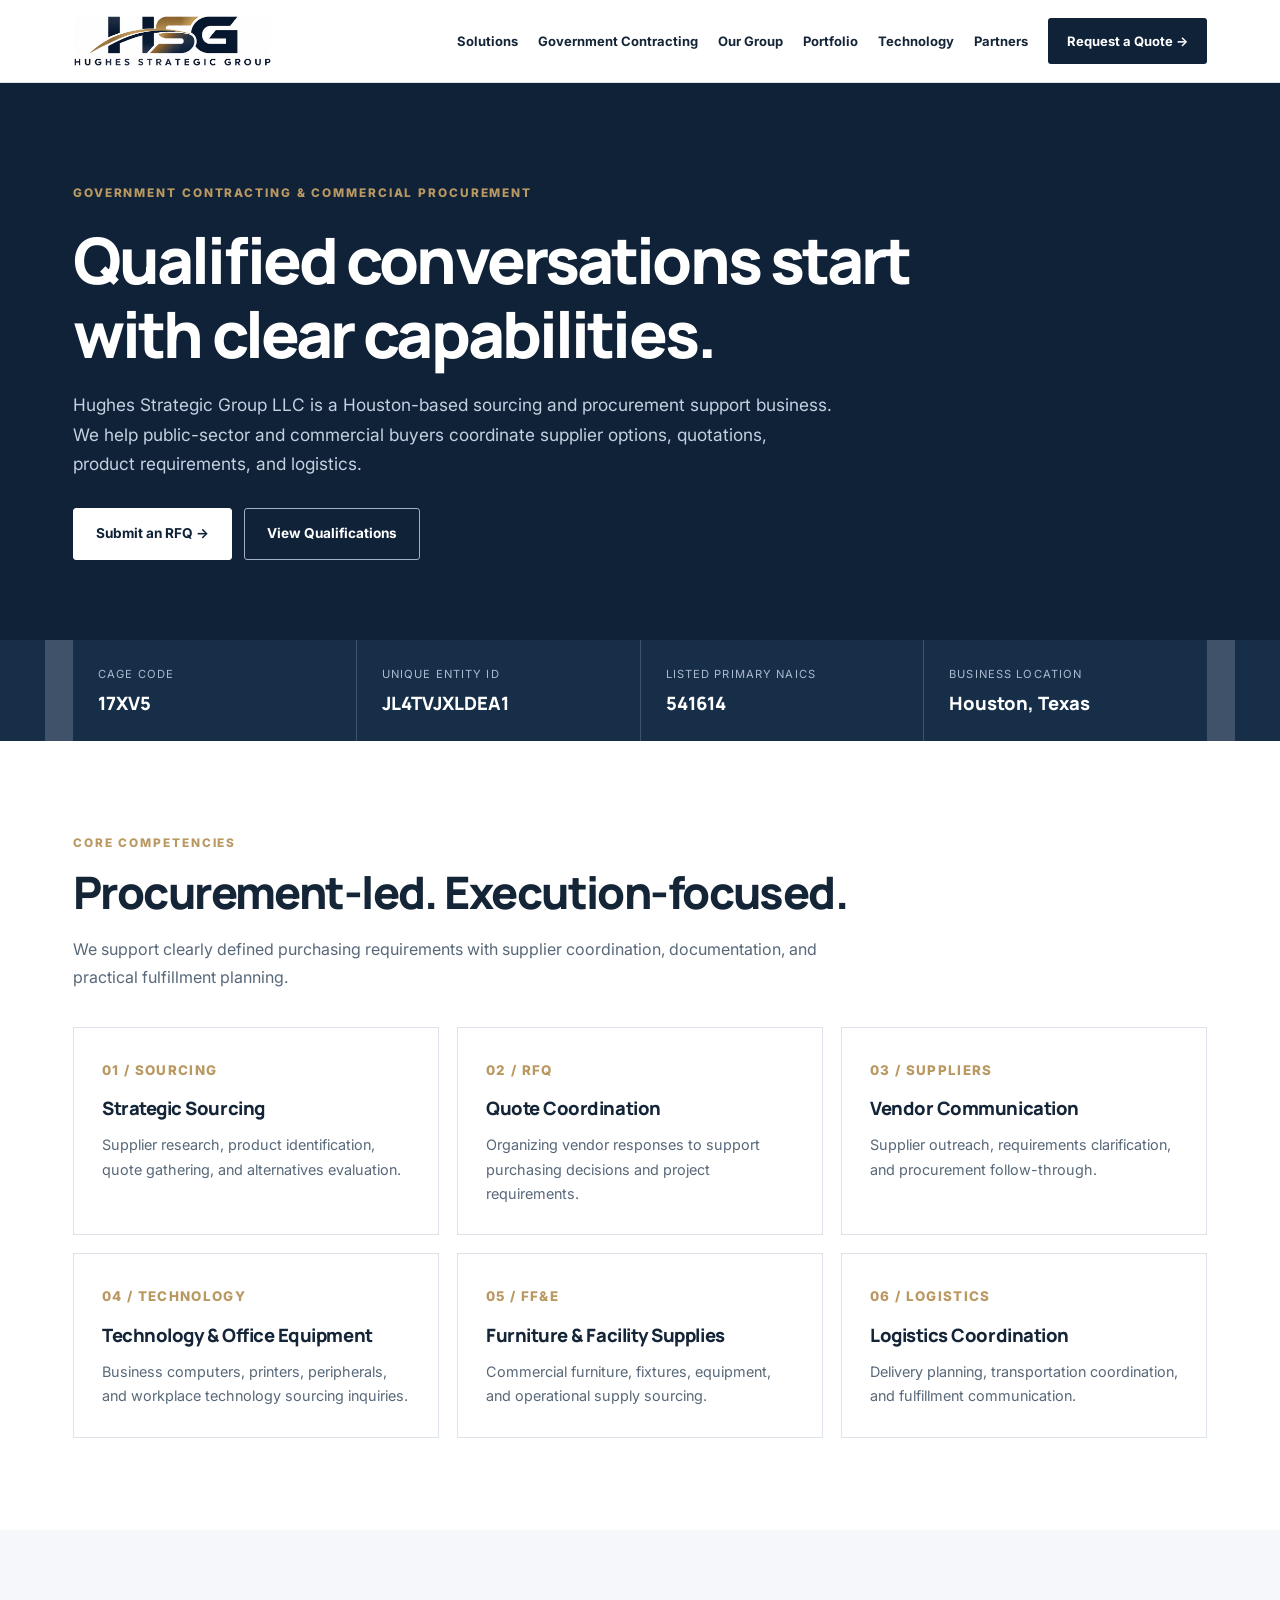
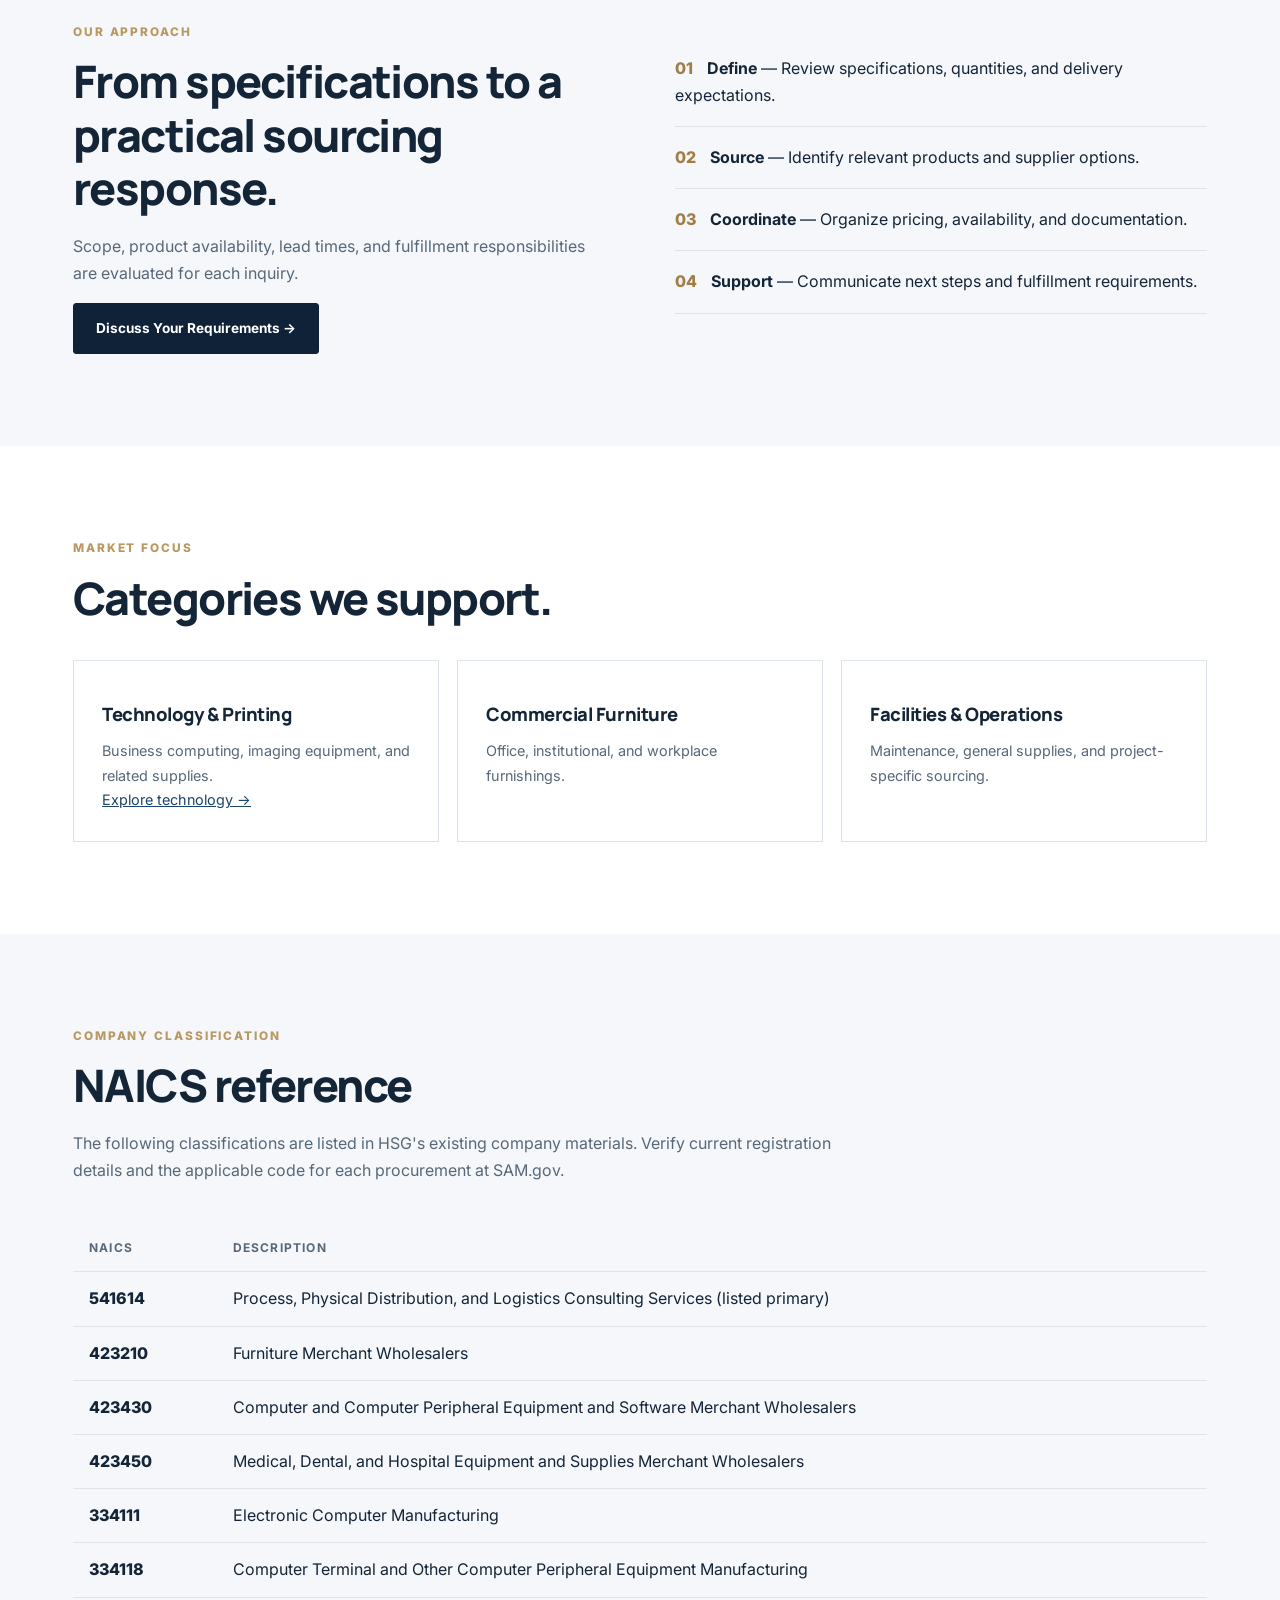
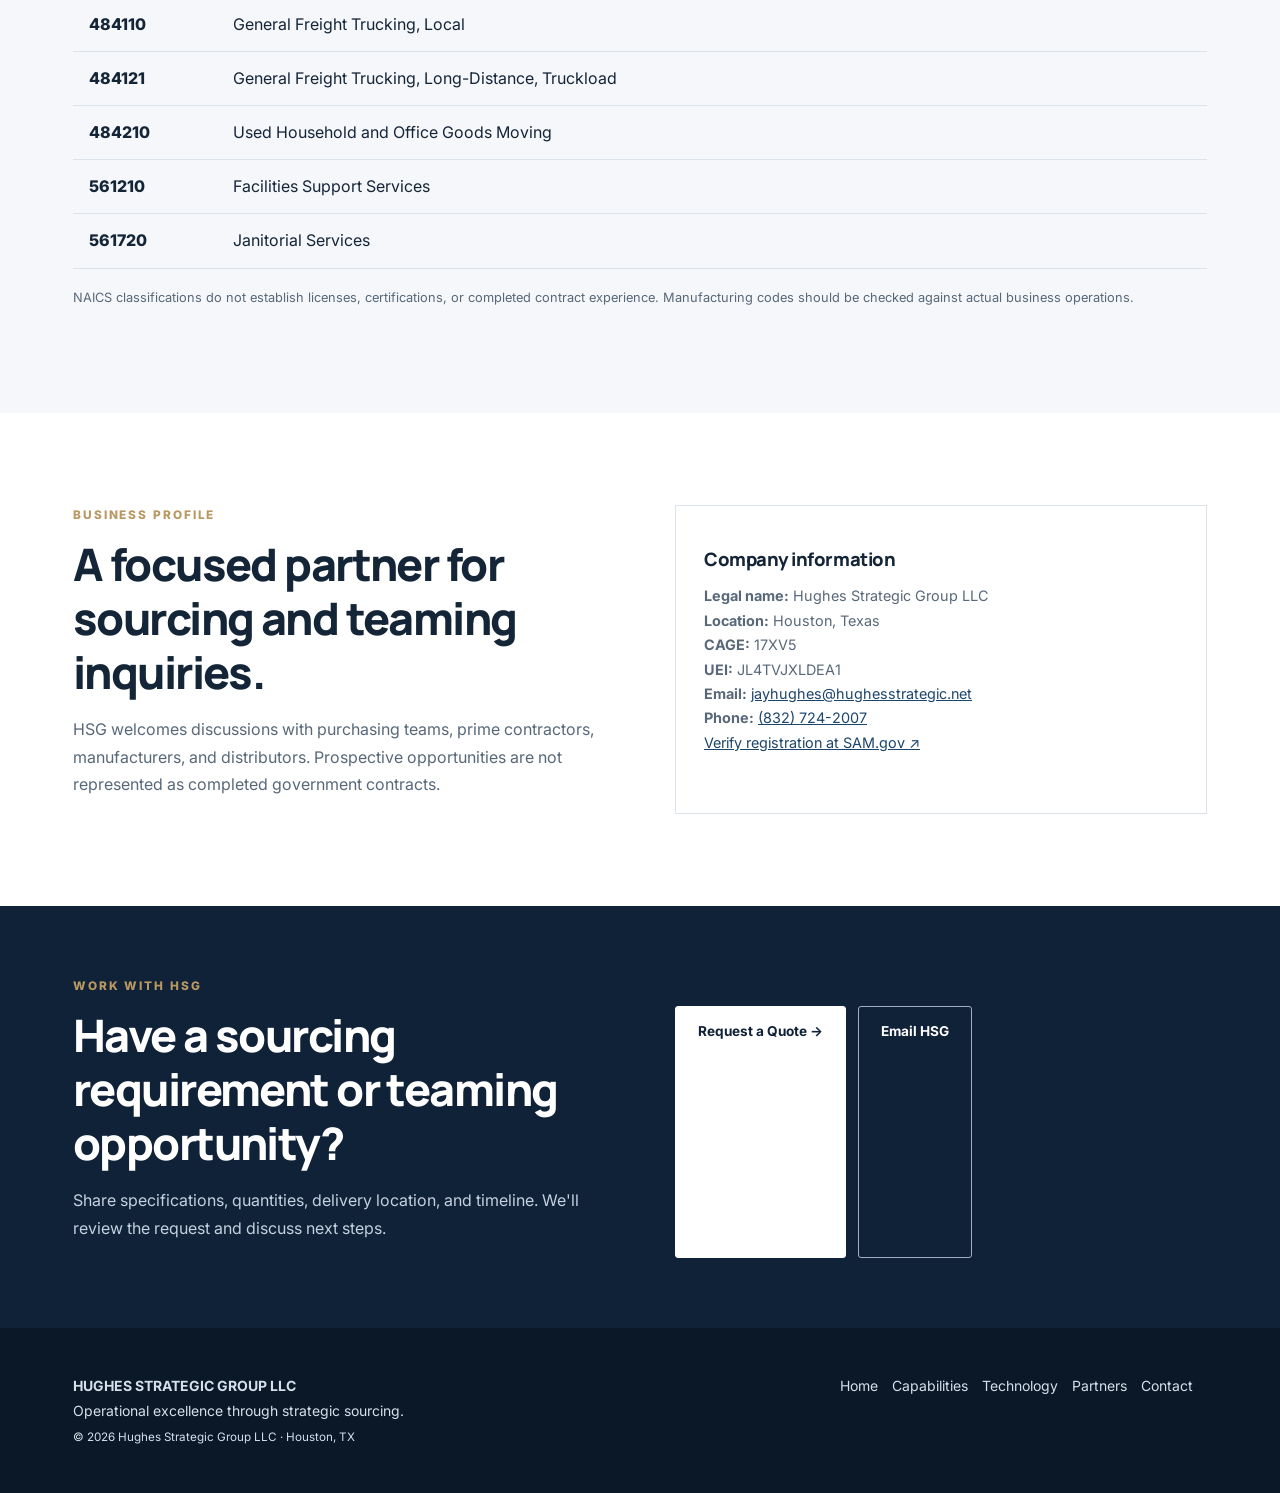
==== commit 0d215e12: "Add Partner With Us page and move the quote form off Netlify partners.html: business and individual " ====
--- a/capabilities.html
+++ b/capabilities.html
@@ -1,4 +1,4 @@
-<!doctype html><html lang="en"><head><meta charset="utf-8"><meta name="viewport" content="width=device-width,initial-scale=1"><title>Government Contracting & Capabilities | Hughes Strategic Group</title><link rel="icon" href="favicon.ico" sizes="any"><link rel="icon" type="image/png" sizes="32x32" href="favicon-32x32.png"><link rel="icon" type="image/png" sizes="192x192" href="icon-192.png"><link rel="apple-touch-icon" href="apple-touch-icon.png"><meta name="description" content="Hughes Strategic Group supports strategic sourcing, procurement, technology, furniture and logistics coordination. CAGE 17XV5; UEI JL4TVJXLDEA1."><link rel="canonical" href="https://hughesstrategic.net/capabilities.html"><link rel="preconnect" href="https://fonts.googleapis.com"><link rel="preconnect" href="https://fonts.gstatic.com" crossorigin><link href="https://fonts.googleapis.com/css2?family=Inter:wght@400;500;600;700&family=Manrope:wght@400;500;600;700;800&display=swap" rel="stylesheet"><link rel="stylesheet" href="css/corporate-pages.css"><link rel="stylesheet" href="css/capabilities-redesign.css"><style>.hsg-logo img{display:block;height:52px;width:auto;max-width:100%}@media(max-width:600px){.hsg-logo img{height:42px}}</style></head><body><header class="hsg-header"><div class="hsg-nav"><a class="hsg-logo" href="index.html"><img src="hsg-logo.png" alt="Hughes Strategic Group" width="760" height="199"></a><button class="hsg-toggle" type="button" aria-label="Toggle navigation" aria-expanded="false" aria-controls="hsg-navigation">☰</button><nav class="hsg-links" id="hsg-navigation" aria-label="Main navigation"><a href="index.html#solutions">Solutions</a><a href="capabilities.html">Government Contracting</a><a href="index.html#about">Our Group</a><a href="index.html#portfolio">Portfolio</a><a href="hp.html">Technology</a><a class="hsg-cta" href="index.html#contact">Request a Quote →</a></nav></div></header>
+<!doctype html><html lang="en"><head><meta charset="utf-8"><meta name="viewport" content="width=device-width,initial-scale=1"><title>Government Contracting & Capabilities | Hughes Strategic Group</title><link rel="icon" href="favicon.ico" sizes="any"><link rel="icon" type="image/png" sizes="32x32" href="favicon-32x32.png"><link rel="icon" type="image/png" sizes="192x192" href="icon-192.png"><link rel="apple-touch-icon" href="apple-touch-icon.png"><meta name="description" content="Hughes Strategic Group supports strategic sourcing, procurement, technology, furniture and logistics coordination. CAGE 17XV5; UEI JL4TVJXLDEA1."><link rel="canonical" href="https://hughesstrategic.net/capabilities.html"><link rel="preconnect" href="https://fonts.googleapis.com"><link rel="preconnect" href="https://fonts.gstatic.com" crossorigin><link href="https://fonts.googleapis.com/css2?family=Inter:wght@400;500;600;700&family=Manrope:wght@400;500;600;700;800&display=swap" rel="stylesheet"><link rel="stylesheet" href="css/corporate-pages.css"><link rel="stylesheet" href="css/capabilities-redesign.css"><style>.hsg-logo img{display:block;height:52px;width:auto;max-width:100%}@media(max-width:600px){.hsg-logo img{height:42px}}</style></head><body><header class="hsg-header"><div class="hsg-nav"><a class="hsg-logo" href="index.html"><img src="hsg-logo.png?v=2" alt="Hughes Strategic Group" width="760" height="199"></a><button class="hsg-toggle" type="button" aria-label="Toggle navigation" aria-expanded="false" aria-controls="hsg-navigation">☰</button><nav class="hsg-links" id="hsg-navigation" aria-label="Main navigation"><a href="index.html#solutions">Solutions</a><a href="capabilities.html">Government Contracting</a><a href="index.html#about">Our Group</a><a href="index.html#portfolio">Portfolio</a><a href="hp.html">Technology</a><a href="partners.html">Partners</a><a class="hsg-cta" href="index.html#contact">Request a Quote →</a></nav></div></header>
 
 
 <main><section class="cap-hero-new"><div class="cap-wrap"><div class="cap-eyebrow">Government Contracting & Commercial Procurement</div><h1>Qualified conversations start with clear capabilities.</h1><p>Hughes Strategic Group LLC is a Houston-based sourcing and procurement support business. We help public-sector and commercial buyers coordinate supplier options, quotations, product requirements, and logistics.</p><div class="cap-buttons"><a class="cap-btn cap-btn-light" href="index.html#contact">Submit an RFQ →</a><a class="cap-btn cap-btn-outline" href="#qualifications">View Qualifications</a></div></div></section>
@@ -17,6 +17,6 @@
 <tr><td>541614</td><td>Process, Physical Distribution, and Logistics Consulting Services (listed primary)</td></tr><tr><td>423210</td><td>Furniture Merchant Wholesalers</td></tr><tr><td>423430</td><td>Computer and Computer Peripheral Equipment and Software Merchant Wholesalers</td></tr><tr><td>423450</td><td>Medical, Dental, and Hospital Equipment and Supplies Merchant Wholesalers</td></tr><tr><td>334111</td><td>Electronic Computer Manufacturing</td></tr><tr><td>334118</td><td>Computer Terminal and Other Computer Peripheral Equipment Manufacturing</td></tr><tr><td>484110</td><td>General Freight Trucking, Local</td></tr><tr><td>484121</td><td>General Freight Trucking, Long-Distance, Truckload</td></tr><tr><td>484210</td><td>Used Household and Office Goods Moving</td></tr><tr><td>561210</td><td>Facilities Support Services</td></tr><tr><td>561720</td><td>Janitorial Services</td></tr>
 </tbody></table></div><p class="cap-note">NAICS classifications do not establish licenses, certifications, or completed contract experience. Manufacturing codes should be checked against actual business operations.</p></div></section>
 <section class="cap-section"><div class="cap-wrap cap-split"><div><div class="cap-eyebrow">Business Profile</div><h2>A focused partner for sourcing and teaming inquiries.</h2><p class="cap-lead">HSG welcomes discussions with purchasing teams, prime contractors, manufacturers, and distributors. Prospective opportunities are not represented as completed government contracts.</p></div><div class="cap-card"><h3>Company information</h3><p><strong>Legal name:</strong> Hughes Strategic Group LLC</p><p><strong>Location:</strong> Houston, Texas</p><p><strong>CAGE:</strong> 17XV5</p><p><strong>UEI:</strong> JL4TVJXLDEA1</p><p><strong>Email:</strong> <a href="mailto:jayhughes@hughesstrategic.net">jayhughes@hughesstrategic.net</a></p><p><strong>Phone:</strong> <a href="tel:+18327242007">(832) 724-2007</a></p><p><a href="https://sam.gov/" target="_blank" rel="noopener noreferrer">Verify registration at SAM.gov ↗</a></p></div></div></section>
-<section class="cap-cta"><div class="cap-wrap cap-split"><div><div class="cap-eyebrow">Work With HSG</div><h2>Have a sourcing requirement or teaming opportunity?</h2><p>Share specifications, quantities, delivery location, and timeline. We'll review the request and discuss next steps.</p></div><div class="cap-buttons"><a class="cap-btn cap-btn-light" href="index.html#contact">Request a Quote →</a><a class="cap-btn cap-btn-outline" href="mailto:jayhughes@hughesstrategic.net?subject=Government%20Contracting%20Inquiry">Email HSG</a></div></div></section></main><footer class="hsg-footer"><div class="hsg-footer-inner"><div><strong>HUGHES STRATEGIC GROUP LLC</strong><div>Operational excellence through strategic sourcing.</div><small>© 2026 Hughes Strategic Group LLC · Houston, TX</small></div><div><a href="index.html">Home</a><a href="capabilities.html">Capabilities</a><a href="hp.html">Technology</a><a href="index.html#contact">Contact</a></div></div></footer><script>const hsgToggle=document.querySelector('.hsg-toggle'),hsgLinks=document.querySelector('.hsg-links');hsgToggle.addEventListener('click',()=>{const open=hsgLinks.classList.toggle('open');hsgToggle.setAttribute('aria-expanded',String(open))});hsgLinks.querySelectorAll('a').forEach(a=>a.addEventListener('click',()=>{hsgLinks.classList.remove('open');hsgToggle.setAttribute('aria-expanded','false')}))</script>
+<section class="cap-cta"><div class="cap-wrap cap-split"><div><div class="cap-eyebrow">Work With HSG</div><h2>Have a sourcing requirement or teaming opportunity?</h2><p>Share specifications, quantities, delivery location, and timeline. We'll review the request and discuss next steps.</p></div><div class="cap-buttons"><a class="cap-btn cap-btn-light" href="index.html#contact">Request a Quote →</a><a class="cap-btn cap-btn-outline" href="mailto:jayhughes@hughesstrategic.net?subject=Government%20Contracting%20Inquiry">Email HSG</a></div></div></section></main><footer class="hsg-footer"><div class="hsg-footer-inner"><div><strong>HUGHES STRATEGIC GROUP LLC</strong><div>Operational excellence through strategic sourcing.</div><small>© 2026 Hughes Strategic Group LLC · Houston, TX</small></div><div><a href="index.html">Home</a><a href="capabilities.html">Capabilities</a><a href="hp.html">Technology</a><a href="partners.html">Partners</a><a href="index.html#contact">Contact</a></div></div></footer><script>const hsgToggle=document.querySelector('.hsg-toggle'),hsgLinks=document.querySelector('.hsg-links');hsgToggle.addEventListener('click',()=>{const open=hsgLinks.classList.toggle('open');hsgToggle.setAttribute('aria-expanded',String(open))});hsgLinks.querySelectorAll('a').forEach(a=>a.addEventListener('click',()=>{hsgLinks.classList.remove('open');hsgToggle.setAttribute('aria-expanded','false')}))</script>
 
 </body></html>
--- a/css/corporate-pages.css
+++ b/css/corporate-pages.css
@@ -27,3 +27,6 @@
 header.hsg-header .hsg-links a:not(.hsg-cta):hover{color:#1c456c!important}
 header.hsg-header .hsg-links .hsg-cta{background:#102238!important;color:#fff!important}
 @media(max-width:900px){header.hsg-header .hsg-links{display:none;position:absolute;top:81px;left:0;right:0;flex-direction:column;align-items:stretch;padding:20px 28px;background:#fff!important}header.hsg-header .hsg-links.open{display:flex}}
+
+/* Footer links wrap on narrow screens */
+.hsg-footer-inner>div:last-child{display:flex;flex-wrap:wrap;row-gap:6px}
